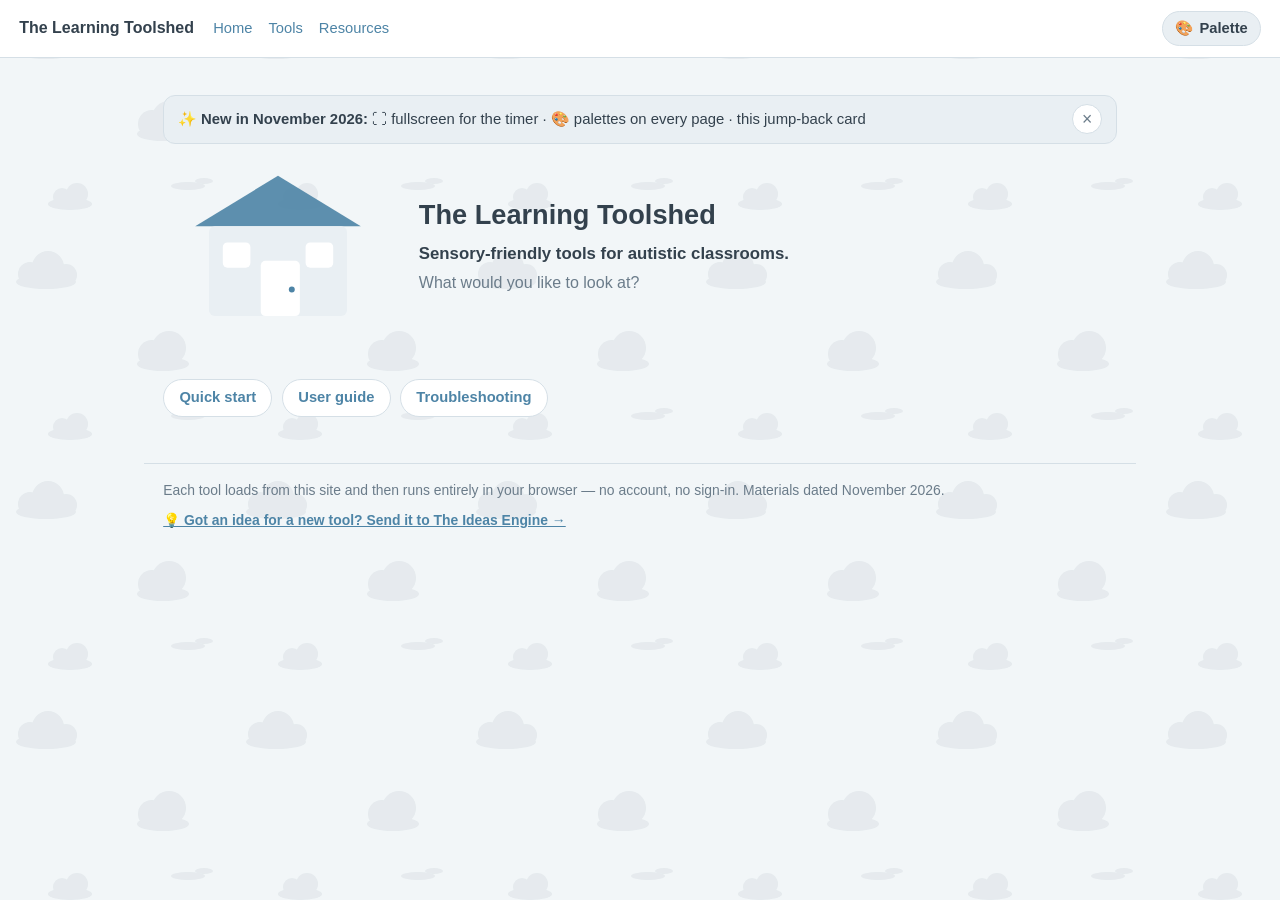
==== index.html @ 4fee7b95 "Door cards v2: nailed sign plates over faint seams, swing-open hover revealing palette-themed page p" ====
<!doctype html>
<html lang="en">
<head>
<meta charset="utf-8">
<meta name="viewport" content="width=device-width, initial-scale=1">
<title>The Learning Toolshed</title>
<link rel="stylesheet" href="site.css">
<script src="site.js"></script>
</head>
<body class="home">

<header class="site-head">
  <a class="brand" href="index.html">The Learning Toolshed</a>
  <nav class="site-nav" aria-label="Site pages">
    <a href="index.html">Home</a>
    <a href="tools.html">Tools</a>
    <a href="resources.html">Resources</a>
  </nav>
</header>

<main>

  <aside class="news-ribbon" id="newsRibbon" aria-label="What's new">
    <span class="news-text">✨ <strong>New in November 2026:</strong> ⛶ fullscreen for the timer ·
      🎨 palettes on every page · this jump-back card</span>
    <button type="button" class="news-dismiss" id="newsDismiss"
            aria-label="Dismiss this message" title="Hide this message">&times;</button>
  </aside>

  <section class="hero">
    <div class="hero-art" id="heroArt" aria-hidden="true">
      <svg class="shed-svg" viewBox="0 0 200 150" role="img" aria-label="A small toolshed">
        <!-- ground -->
        <line x1="12" y1="140" x2="188" y2="140" stroke="var(--border-strong)"
              stroke-width="3" stroke-linecap="round"/>
        <!-- roof -->
        <path d="M28 62 L100 18 L172 62 Z" fill="var(--accent)" opacity=".9"/>
        <!-- body -->
        <rect x="40" y="62" width="120" height="78" rx="5"
              fill="var(--surface-2)" stroke="var(--border-strong)" stroke-width="2.5"/>
        <!-- door -->
        <rect x="85" y="92" width="34" height="48" rx="4"
              fill="var(--surface)" stroke="var(--border-strong)" stroke-width="2"/>
        <circle cx="112" cy="117" r="2.6" fill="var(--accent)"/>
        <!-- windows -->
        <rect x="52" y="76" width="24" height="22" rx="4"
              fill="var(--surface)" stroke="var(--border-strong)" stroke-width="2"/>
        <line x1="64" y1="76" x2="64" y2="98" stroke="var(--border-strong)" stroke-width="1.6"/>
        <line x1="52" y1="87" x2="76" y2="87" stroke="var(--border-strong)" stroke-width="1.6"/>
        <rect x="124" y="76" width="24" height="22" rx="4"
              fill="var(--surface)" stroke="var(--border-strong)" stroke-width="2"/>
        <line x1="136" y1="76" x2="136" y2="98" stroke="var(--border-strong)" stroke-width="1.6"/>
        <line x1="124" y1="87" x2="148" y2="87" stroke="var(--border-strong)" stroke-width="1.6"/>
        <!-- a little path -->
        <path d="M96 140 Q96 132 88 128" fill="none" stroke="var(--border-strong)"
              stroke-width="2.5" stroke-linecap="round" opacity=".6"/>
        <!-- the cat (easter egg: click the title 5 times) -->
        <g class="shed-cat" opacity="0">
          <path d="M168 140 Q167 126 175 126 Q183 126 182 140 Z" fill="var(--text)"/>
          <circle cx="175" cy="121" r="6" fill="var(--text)"/>
          <path d="M170 117 L171 111 L174.5 115.5 Z" fill="var(--text)"/>
          <path d="M176.5 115.5 L180 111 L181 117.5 Z" fill="var(--text)"/>
          <path d="M182 140 Q189 140 188 133 Q187.5 129 184 130"
                fill="none" stroke="var(--text)" stroke-width="3" stroke-linecap="round"/>
        </g>
      </svg>
    </div>
    <div class="hero-text">
      <h1 id="homeTitle">The Learning Toolshed</h1>
      <p class="hero-tagline">Sensory-friendly tools for autistic classrooms.</p>
      <p class="hero-ask">What would you like to look at?</p>
    </div>
  </section>

  <div class="choose">
    <a class="card door primary" href="tools.html">
      <span class="door-recess" aria-hidden="true">
        <span class="door-preview">
          <!-- mini preview of the tools page, painted in the current palette -->
          <svg viewBox="0 0 200 140" preserveAspectRatio="xMidYMid slice">
            <rect width="200" height="140" style="fill:var(--bg)"/>
            <rect width="200" height="21" style="fill:var(--surface)"/>
            <rect y="20" width="200" height="1.5" style="fill:var(--border)"/>
            <rect x="8" y="7" width="56" height="7" rx="3.5" style="fill:var(--accent)"/>
            <rect x="138" y="7.5" width="54" height="6" rx="3" style="fill:var(--dim)" opacity=".5"/>
            <rect x="12" y="34" width="78" height="11" rx="4" style="fill:var(--text)" opacity=".85"/>
            <rect x="12" y="52" width="130" height="6" rx="3" style="fill:var(--dim)" opacity=".6"/>
            <rect x="12" y="68" width="84" height="58" rx="7" style="fill:var(--surface)"/>
            <rect x="13" y="69" width="82" height="56" rx="6" fill="none"
                  style="stroke:var(--accent)" stroke-width="1.6"/>
            <rect x="22" y="78" width="40" height="8" rx="4" style="fill:var(--accent)"/>
            <rect x="22" y="94" width="62" height="5" rx="2.5" style="fill:var(--dim)" opacity=".55"/>
            <rect x="22" y="104" width="50" height="5" rx="2.5" style="fill:var(--dim)" opacity=".55"/>
            <rect x="104" y="68" width="84" height="58" rx="7"
                  style="fill:var(--surface);stroke:var(--border)" stroke-width="1.2"/>
            <rect x="114" y="78" width="46" height="8" rx="4" style="fill:var(--accent)" opacity=".75"/>
            <rect x="114" y="94" width="62" height="5" rx="2.5" style="fill:var(--dim)" opacity=".55"/>
            <rect x="114" y="104" width="44" height="5" rx="2.5" style="fill:var(--dim)" opacity=".55"/>
          </svg>
        </span>
      </span>
      <div class="door-face">
        <div class="door-sign">
          <span class="nail nail-tl" aria-hidden="true"></span>
          <span class="nail nail-tr" aria-hidden="true"></span>
          <span class="nail nail-bl" aria-hidden="true"></span>
          <span class="nail nail-br" aria-hidden="true"></span>
          <span class="door-icon" aria-hidden="true">
            <svg viewBox="0 0 48 48" width="46" height="46">
              <path d="M6 21h36a2 2 0 0 1 2 2v15a2 2 0 0 1-2 2H6a2 2 0 0 1-2-2V23a2 2 0 0 1 2-2z"
                    fill="var(--accent)" opacity=".9"/>
              <rect x="4" y="27" width="40" height="5" fill="var(--surface)" opacity=".95"/>
              <path d="M17 21v-4a7 7 0 0 1 14 0v4" fill="none" stroke="var(--accent)"
                    stroke-width="3.5" stroke-linecap="round"/>
              <rect x="21" y="25" width="6" height="9" rx="1.5" fill="var(--surface)"/>
            </svg>
          </span>
          <h3>Tools</h3>
          <p>Open the timer, or find other tools — and send ideas for new ones.</p>
          <span class="go">Browse tools →</span>
        </div>
      </div>
    </a>
    <a class="card door" href="resources.html">
      <span class="door-recess" aria-hidden="true">
        <span class="door-preview">
          <!-- mini preview of the resources page, painted in the current palette -->
          <svg viewBox="0 0 200 140" preserveAspectRatio="xMidYMid slice">
            <rect width="200" height="140" style="fill:var(--bg)"/>
            <rect width="200" height="21" style="fill:var(--surface)"/>
            <rect y="20" width="200" height="1.5" style="fill:var(--border)"/>
            <rect x="8" y="7" width="56" height="7" rx="3.5" style="fill:var(--accent)"/>
            <rect x="138" y="7.5" width="54" height="6" rx="3" style="fill:var(--dim)" opacity=".5"/>
            <rect x="12" y="32" width="92" height="11" rx="4" style="fill:var(--text)" opacity=".85"/>
            <!-- the picker bar -->
            <rect x="12" y="52" width="176" height="22" rx="6"
                  style="fill:var(--surface);stroke:var(--border)" stroke-width="1.2"/>
            <rect x="22" y="59" width="54" height="8" rx="4" style="fill:var(--dim)" opacity=".55"/>
            <path d="M170 60l6 7 6-7" fill="none" style="stroke:var(--dim)"
                  stroke-width="2" stroke-linecap="round" opacity=".7"/>
            <!-- a grid of resource cards -->
            <rect x="12" y="82" width="84" height="44" rx="6"
                  style="fill:var(--surface);stroke:var(--border)" stroke-width="1.2"/>
            <rect x="104" y="82" width="84" height="44" rx="6"
                  style="fill:var(--surface);stroke:var(--border)" stroke-width="1.2"/>
            <rect x="21" y="90" width="34" height="7" rx="3.5" style="fill:var(--accent)" opacity=".85"/>
            <rect x="21" y="103" width="64" height="4.5" rx="2.25" style="fill:var(--dim)" opacity=".5"/>
            <rect x="21" y="112" width="52" height="4.5" rx="2.25" style="fill:var(--dim)" opacity=".5"/>
            <rect x="113" y="90" width="40" height="7" rx="3.5" style="fill:var(--accent)" opacity=".85"/>
            <rect x="113" y="103" width="64" height="4.5" rx="2.25" style="fill:var(--dim)" opacity=".5"/>
            <rect x="113" y="112" width="46" height="4.5" rx="2.25" style="fill:var(--dim)" opacity=".5"/>
          </svg>
        </span>
      </span>
      <div class="door-face">
        <div class="door-sign">
          <span class="nail nail-tl" aria-hidden="true"></span>
          <span class="nail nail-tr" aria-hidden="true"></span>
          <span class="nail nail-bl" aria-hidden="true"></span>
          <span class="nail nail-br" aria-hidden="true"></span>
          <span class="door-icon" aria-hidden="true">
            <svg viewBox="0 0 48 48" width="46" height="46">
              <path d="M24 14Q16 9 6 11v24q10-2 18 3 8-5 18-3V11q-10-2-18 3z"
                    fill="var(--accent)" opacity=".85"/>
              <path d="M24 14v24" stroke="var(--surface)" stroke-width="2.5"/>
            </svg>
          </span>
          <h3>Resources</h3>
          <p>Pick a tool, then open its staff guides — quick start, user guide, settings, troubleshooting, scenarios, glossary.</p>
          <span class="go">Browse resources →</span>
        </div>
      </div>
    </a>
    <a class="card jump-card" id="jumpCard" href="#" hidden>
      <span class="jump-icon" aria-hidden="true">⏱</span>
      <span class="jump-label">Pick up where you left off</span>
      <span class="jump-name" id="jumpName"></span>
      <span class="go">Continue →</span>
    </a>
  </div>

  <nav class="quick-links" aria-label="Most-used guides">
    <a href="quick-start.html">Quick start</a>
    <a href="user-guide.html">User guide</a>
    <a href="troubleshooting.html">Troubleshooting</a>
  </nav>

</main>

<footer class="site-foot">
  Each tool loads from this site and then runs entirely in your browser — no account, no sign-in.
  Materials dated November 2026.
  <a class="idea-nudge" href="https://forms.gle/bjPLDgdWpkLaNFEz5" target="_blank" rel="noopener">
    💡 Got an idea for a new tool? Send it to The Ideas Engine →</a>
</footer>

</body>
</html>
---- site.css ----
/* ============================================================
   Work Cycle Timer — site chrome for the home page and the
   staff resource pages (quick start, guide, reference, FAQ,
   scenarios, glossary). Gentle, plain, print-friendly.
   ============================================================ */

:root {
  --bg: #f2f6f8;
  --surface: #ffffff;
  --surface-2: #e9eff3;
  --text: #33414d;
  --dim: #6b7c8a;
  --border: #d5dfe6;
  --accent: #4d84a6;
  --why-bg: #e9f1f6;
  --why-border: #cfe0ec;
  --hold-bg: #fdf3dd;
  --hold-text: #7a5c1e;
  --hold-border: #eeddb3;
}

* { box-sizing: border-box; }

html { font-size: 16px; }

body {
  margin: 0;
  font-family: -apple-system, "Segoe UI", Roboto, Helvetica, Arial, sans-serif;
  background: var(--bg);
  color: var(--text);
  line-height: 1.55;
  transition: background-color .35s ease, color .35s ease;   /* gentle palette switch */
}

a { color: var(--accent); }

/* ---------- Header / nav ---------- */

.site-head {
  background: var(--surface);
  border-bottom: 1px solid var(--border);
  padding: .7rem 1.2rem;
  display: flex;
  flex-wrap: wrap;
  gap: .4rem 1.2rem;
  align-items: center;
}

.brand {
  font-weight: 800;
  text-decoration: none;
  color: var(--text);
}

.site-nav {
  display: flex;
  flex-wrap: wrap;
  gap: .25rem 1rem;
  font-size: .92rem;
}

.site-nav a {
  text-decoration: none;
  color: var(--accent);
}

.site-nav a:hover,
.site-nav a:focus-visible { text-decoration: underline; }

.subbar {
  background: var(--surface-2);
  border-bottom: 1px solid var(--border);
  padding: .35rem 1.2rem;
}

.subbar .site-nav { font-size: .85rem; }

/* ---------- Page ---------- */

main {
  max-width: 62rem;
  margin: 0 auto;
  padding: 1.4rem 1.2rem 2.5rem;
}

h1 {
  font-size: 1.7rem;
  margin: .4rem 0 .3rem;
}

h2 {
  font-size: 1.22rem;
  margin: 1.9rem 0 .55rem;
  border-bottom: 2px solid var(--border);
  padding-bottom: .25rem;
}

h3 {
  font-size: 1.03rem;
  margin: 1.25rem 0 .35rem;
}

p { margin: .45rem 0; }

.meta {
  color: var(--dim);
  font-size: .9rem;
  margin: 0 0 1rem;
}

ul, ol { padding-left: 1.3rem; }
li { margin: .32rem 0; }

/* Exact on-screen wording, marked inline */
.lbl {
  font-weight: 700;
  font-size: .92em;
  background: var(--surface-2);
  border: 1px solid var(--border);
  border-radius: 6px;
  padding: .05rem .42rem;
  white-space: nowrap;
}

/* ---------- Cards (home page) ---------- */

.cards {
  display: grid;
  grid-template-columns: repeat(auto-fill, minmax(16rem, 1fr));
  gap: .9rem;
  margin: 1rem 0;
}

.card {
  display: block;
  background: var(--surface);
  border: 1px solid var(--border);
  border-radius: 12px;
  padding: 1rem 1.1rem;
  text-decoration: none;
  color: var(--text);
}

.card:hover { border-color: var(--accent); }

.card.primary {
  border: 2px solid var(--accent);
  background: linear-gradient(160deg, var(--surface-2), var(--surface));
}

.card h3 {
  margin: 0 0 .3rem;
  color: var(--accent);
  font-size: 1.05rem;
}

.card p {
  margin: 0;
  font-size: .93rem;
  color: var(--dim);
}

.card .go {
  display: inline-block;
  margin-top: .6rem;
  font-weight: 700;
  color: var(--accent);
  font-size: .93rem;
}

/* ---------- Chooser cards (home) ---------- */

.choose {
  display: grid;
  grid-template-columns: repeat(auto-fit, minmax(17rem, 1fr));
  gap: 1.1rem;
  margin: 1.6rem 0;
}

.choose .card {
  padding: 1.6rem 1.5rem;
}

.choose .card h3 {
  font-size: 1.45rem;
  margin: 0 0 .45rem;
}

.choose .card p {
  font-size: 1rem;
  color: var(--text);
}

.choose .card .go {
  font-size: 1.05rem;
  margin-top: 1rem;
}

/* ---------- Tool picker (resources page) ---------- */

.tool-picker {
  background: var(--surface);
  border: 1px solid var(--border);
  border-radius: 12px;
  box-shadow: 0 1px 3px rgba(40, 60, 80, .07);
  padding: .95rem 1.15rem;
  margin: 1.2rem 0;
  display: flex;
  flex-wrap: wrap;
  gap: .6rem .9rem;
  align-items: center;
  font-weight: 700;
  font-size: 1.05rem;
}

.tool-picker label {
  color: var(--text);
}

.tool-picker select {
  font-size: 1.1rem;
  font-weight: 600;
  padding: .6rem 2.4rem .6rem 1rem;
  border: 1px solid var(--border);
  border-radius: 12px;
  background-color: var(--surface-2);
  background-image: url("data:image/svg+xml,%3Csvg xmlns='http://www.w3.org/2000/svg' viewBox='0 0 12 8'%3E%3Cpath d='M1 1.5 6 6.5 11 1.5' fill='none' stroke='%236b7c8a' stroke-width='2' stroke-linecap='round' stroke-linejoin='round'/%3E%3C/svg%3E");
  background-repeat: no-repeat;
  background-position: right .9rem center;
  background-size: .75em;
  color: var(--text);
  appearance: none;
  -webkit-appearance: none;
  cursor: pointer;
  box-shadow: 0 1px 2px rgba(40, 60, 80, .06);
  transition: border-color .15s ease, box-shadow .15s ease;
}

.tool-picker select:hover {
  border-color: var(--accent);
}

.tool-picker select:focus-visible {
  outline: 2px solid var(--accent);
  outline-offset: 1px;
  border-color: var(--accent);
}

.tool-group[hidden] { display: none; }

/* ---------- Callouts ---------- */

.hold,
.why {
  border-radius: 10px;
  padding: .6rem .85rem;
  margin: .9rem 0;
  font-size: .95rem;
}

.hold {
  background: var(--hold-bg);
  border: 1px solid var(--hold-border);
  color: var(--hold-text);
}

.why {
  background: var(--why-bg);
  border: 1px solid var(--why-border);
}

.hold strong { color: var(--hold-text); }

/* ---------- Numbered steps ---------- */

ol.steps { padding-left: 1.35rem; }
ol.steps > li { margin: .5rem 0; }
ol.steps > li::marker { font-weight: 800; color: var(--accent); }

/* ---------- Tables ---------- */

table {
  border-collapse: collapse;
  width: 100%;
  background: var(--surface);
  border: 1px solid var(--border);
  font-size: .94rem;
  margin: .6rem 0 1.2rem;
}

th, td {
  border: 1px solid var(--border);
  padding: .5rem .65rem;
  text-align: left;
  vertical-align: top;
}

th { background: var(--surface-2); }

/* ---------- FAQ blocks ---------- */

.qa {
  background: var(--surface);
  border: 1px solid var(--border);
  border-radius: 10px;
  padding: .8rem 1rem;
  margin: .8rem 0;
}

.qa h3 {
  margin: 0 0 .35rem;
  color: var(--accent);
}

.qa p:last-child { margin-bottom: 0; }

/* ---------- Glossary ---------- */

dl { margin: .5rem 0; }
dt { font-weight: 700; margin-top: .8rem; color: var(--accent); }
dd { margin: .15rem 0 0; }

/* ---------- Footer ---------- */

.site-foot {
  max-width: 62rem;
  margin: 0 auto;
  padding: 1rem 1.2rem 2rem;
  color: var(--dim);
  font-size: .87rem;
  border-top: 1px solid var(--border);
}

/* ---------- Shared color palettes (every page + the timer) ----------
   The same 11 palettes as the Work Cycle Timer's Settings → Display.
   site.js sets html[data-theme] before first paint and injects the
   header picker; these values mirror the app's styles.css exactly so
   moving between the site and the timer never jars.
   Site var <- app var:  --dim <- --text-dim   --why-* <- surface-2/border
                         --hold-* <- --warn-*                         */

html[data-theme="calm"] {
  --bg: #f2f6f8;
  --surface: #ffffff;
  --surface-2: #e9eff3;
  --text: #33414d;
  --dim: #6b7c8a;
  --border: #d5dfe6;
  --accent: #4d84a6;
  --why-bg: #e9eff3;
  --why-border: #d5dfe6;
  --hold-bg: #fdf3dd;
  --hold-text: #7a5c1e;
  --hold-border: #eeddb3;
}

html[data-theme="lavender"] {
  --bg: #f5f3fb;
  --surface: #ffffff;
  --surface-2: #ece8f7;
  --text: #3d3a52;
  --dim: #75708f;
  --border: #ddd7ef;
  --accent: #7a6fc0;
  --why-bg: #ece8f7;
  --why-border: #ddd7ef;
  --hold-bg: #fdf3dd;
  --hold-text: #7a5c1e;
  --hold-border: #eeddb3;
}

html[data-theme="mint"] {
  --bg: #eef8f3;
  --surface: #ffffff;
  --surface-2: #e0f0e8;
  --text: #2f4640;
  --dim: #648076;
  --border: #cfe6dc;
  --accent: #35837e;
  --why-bg: #e0f0e8;
  --why-border: #cfe6dc;
  --hold-bg: #fdf3dd;
  --hold-text: #7a5c1e;
  --hold-border: #eeddb3;
}

html[data-theme="peach"] {
  --bg: #fdf6ef;
  --surface: #fffdfb;
  --surface-2: #f9ece0;
  --text: #4d3f34;
  --dim: #8a7566;
  --border: #f0e0d0;
  --accent: #c26a3c;
  --why-bg: #f9ece0;
  --why-border: #f0e0d0;
  --hold-bg: #fdf3dd;
  --hold-text: #7a5c1e;
  --hold-border: #eeddb3;
}

html[data-theme="rose"] {
  --bg: #fdf4f6;
  --surface: #ffffff;
  --surface-2: #f9e7ec;
  --text: #4f3540;
  --dim: #8c6b78;
  --border: #f2dae1;
  --accent: #c25f7e;
  --why-bg: #f9e7ec;
  --why-border: #f2dae1;
  --hold-bg: #fdf3dd;
  --hold-text: #7a5c1e;
  --hold-border: #eeddb3;
}

html[data-theme="ocean"] {
  --bg: #eef8fa;
  --surface: #ffffff;
  --surface-2: #dff0f4;
  --text: #2c4750;
  --dim: #5f7f89;
  --border: #cfe6eb;
  --accent: #2f87a3;
  --why-bg: #dff0f4;
  --why-border: #cfe6eb;
  --hold-bg: #fdf3dd;
  --hold-text: #7a5c1e;
  --hold-border: #eeddb3;
}

html[data-theme="low"] {
  --bg: #eef1f3;
  --surface: #f6f8f9;
  --surface-2: #eaedef;
  --text: #5b6570;
  --dim: #838d97;
  --border: #e2e6e9;
  --accent: #94b4c3;
  --why-bg: #eaedef;
  --why-border: #e2e6e9;
  --hold-bg: #f4efe3;
  --hold-text: #8a8172;
  --hold-border: #e8e0cf;
}

html[data-theme="high"] {
  --bg: #000000;
  --surface: #0b0d10;
  --surface-2: #16191e;
  --text: #ffffff;
  --dim: #d0d6dc;
  --border: #ffffff;
  --accent: #56e0ff;
  --why-bg: #16191e;
  --why-border: #ffffff;
  --hold-bg: #2a2105;
  --hold-text: #ffe066;
  --hold-border: #ffe066;
}

html[data-theme="dark"] {
  --bg: #151a20;
  --surface: #1e242b;
  --surface-2: #252c34;
  --text: #e7edf2;
  --dim: #9aa7b3;
  --border: #323b45;
  --accent: #6fa9c7;
  --why-bg: #252c34;
  --why-border: #323b45;
  --hold-bg: #3a3320;
  --hold-text: #f0dca6;
  --hold-border: #5c5030;
}

html[data-theme="midnight"] {
  --bg: #0a0f1e;
  --surface: #121a30;
  --surface-2: #1a2440;
  --text: #e3e9f7;
  --dim: #9aa6c4;
  --border: #2c3a5e;
  --accent: #6fa8ff;
  --why-bg: #1a2440;
  --why-border: #2c3a5e;
  --hold-bg: #1c2745;
  --hold-text: #a9c6f5;
  --hold-border: #3d5585;
}

html[data-theme="warm"] {
  --bg: #211a14;
  --surface: #2b221a;
  --surface-2: #352a20;
  --text: #f0e6da;
  --dim: #b3a291;
  --border: #4a3c2e;
  --accent: #d9a05f;
  --why-bg: #352a20;
  --why-border: #4a3c2e;
  --hold-bg: #3a3020;
  --hold-text: #f0dca6;
  --hold-border: #5c4c2e;
}

/* ---------- Header palette picker (site.js injects this) ---------- */

.theme-wrap {
  position: relative;
  margin-left: auto;
}

.theme-btn {
  display: inline-flex;
  align-items: center;
  gap: .4rem;
  font: inherit;
  font-size: .92rem;
  font-weight: 600;
  color: var(--text);
  background: var(--surface-2);
  border: 1px solid var(--border);
  border-radius: 999px;
  padding: .3rem .75rem;
  cursor: pointer;
}

.theme-btn:hover { border-color: var(--accent); }

.theme-btn:focus-visible {
  outline: 2px solid var(--accent);
  outline-offset: 1px;
}

.theme-panel {
  position: absolute;
  right: 0;
  top: calc(100% + .45rem);
  z-index: 30;
  width: min(21.5rem, calc(100vw - 2rem));
  background: var(--surface);
  border: 1px solid var(--border);
  border-radius: 12px;
  box-shadow: 0 6px 24px rgba(0, 0, 0, .15);
  padding: .5rem;
}

.theme-panel[hidden] { display: none; }

.theme-opt {
  display: flex;
  align-items: center;
  justify-content: space-between;
  gap: .7rem;
  width: 100%;
  font: inherit;
  font-size: .95rem;
  text-align: left;
  color: var(--text);
  background: none;
  border: 1px solid transparent;
  border-radius: 9px;
  padding: .45rem .6rem;
  cursor: pointer;
}

.theme-opt:hover { background: var(--surface-2); }

.theme-opt.active {
  border-color: var(--accent);
  background: var(--surface-2);
}

.theme-opt:focus-visible {
  outline: 2px solid var(--accent);
  outline-offset: -2px;
}

.theme-name { flex: 1; }

.theme-chips {
  display: inline-flex;
  gap: 3px;
  flex: none;
}

.theme-chip {
  width: 14px;
  height: 14px;
  border-radius: 50%;
  border: 1px solid var(--border);
}

/* "Background patterns" switch — sits at the bottom of the panel,
   under a hairline, so it reads as a different kind of control. */

.motif-btn {
  display: flex;
  align-items: center;
  justify-content: space-between;
  gap: .7rem;
  width: 100%;
  font: inherit;
  font-size: .92rem;
  color: var(--text);
  background: none;
  border: none;
  border-top: 1px solid var(--border);
  border-radius: 0;
  margin-top: .4rem;
  padding: .65rem .6rem .35rem;
  cursor: pointer;
}

.motif-btn:hover { color: var(--accent); }

.motif-btn:focus-visible {
  outline: 2px solid var(--accent);
  outline-offset: -2px;
}

.motif-state {
  font-weight: 700;
  color: var(--accent);
}

/* ---------- Home: news ribbon ---------- */

.news-ribbon {
  display: flex;
  align-items: center;
  gap: .7rem;
  background: var(--surface-2);
  border: 1px solid var(--border);
  border-radius: 12px;
  padding: .55rem .85rem;
  margin: .9rem 0 .2rem;
  font-size: .93rem;
  color: var(--text);
}

.news-off .news-ribbon { display: none; }   /* hidden before first paint if dismissed */
.news-ribbon[hidden] { display: none; }

.news-text { flex: 1; }

.news-dismiss {
  flex: none;
  width: 30px;
  height: 30px;
  border-radius: 50%;
  border: 1px solid var(--border);
  background: var(--surface);
  color: var(--dim);
  font-size: 1.1rem;
  line-height: 1;
  cursor: pointer;
}

.news-dismiss:hover { border-color: var(--accent); color: var(--text); }

/* ---------- Home: hero (shed + title) ---------- */

.hero {
  display: grid;
  grid-template-columns: minmax(0, 1fr);
  gap: .3rem 1.6rem;
  align-items: center;
  margin: .7rem 0 .3rem;
}

@media (min-width: 760px) {
  .hero { grid-template-columns: minmax(170px, 230px) minmax(0, 1fr); }
}

.hero-art {
  display: flex;
  justify-content: center;
}

.hero-art .shed-svg {
  width: min(230px, 62vw);
  height: auto;
}

.hero-tagline {
  margin: 0 0 .25rem;
  font-size: 1.05rem;
  font-weight: 600;
  color: var(--text);
}

.hero-ask {
  margin: 0;
  color: var(--dim);
}

/* the cat arrives when someone clicks the title 5 times */
.shed-cat { transition: opacity .7s ease; }

.hero-art.cat-on .shed-cat { opacity: .92; }

/* ---------- Home: door cards ----------
   Three layers: a recess (the destination page's palette-themed mini
   preview), the door face (whisper-faint plank seams), and an opaque
   sign nailed over it carrying all the text — so the texture never
   sits behind words. Hover swings the face open on its left edge
   (the hinge) to reveal the preview behind it. */

.choose .card.door {
  position: relative;
  overflow: hidden;                 /* crops the swinging face */
  padding: 0;
  border: 2px solid var(--border-strong);
  border-radius: 14px 14px 8px 8px;
  background-color: var(--surface);
  perspective: 1400px;               /* gives the swing its 3-D feel */
  transition: border-color .18s ease, box-shadow .18s ease;
}

.choose .card.door.primary { border-color: var(--accent); }

/* — the recess: a peek at the page the door leads to — */

.door-recess {
  position: absolute;
  inset: 5px;
  border-radius: 8px;
  overflow: hidden;
  background: var(--bg);
  box-shadow: inset 0 3px 10px rgba(0, 0, 0, .28);   /* doorway depth */
}

.door-preview,
.door-preview svg {
  display: block;
  width: 100%;
  height: 100%;
}

/* — the door face: faint seams, hinges on the left — */

.door-face {
  position: absolute;
  inset: 0;
  transform-origin: left center;
  transform: rotateY(0deg);
  transition: transform .45s cubic-bezier(.34, .72, .3, 1);
  /* plank seams — kept under the sign and rendered at a mere 7% gray
     so they read as texture, never competing with the text */
  background-image: repeating-linear-gradient(
    90deg,
    transparent 0 46px,
    rgba(127, 127, 127, .07) 46px 47px,
    transparent 47px 48px
  );
}

.choose .card.door:hover .door-face,
.choose .card.door:focus-visible .door-face {
  transform: rotateY(-26deg);       /* swings open from the left edge */
}

/* — the sign: opaque plate, four nails in the corners — */

.door-sign {
  position: relative;
  height: 100%;
  box-sizing: border-box;
  margin: 9px;                      /* face of the door shows around it */
  padding: 1.15rem 1.3rem;
  display: flex;
  flex-direction: column;
  align-items: flex-start;
  background: var(--surface);
  border: 1px solid var(--border);
  border-radius: 9px;
  box-shadow: 0 2px 7px rgba(0, 0, 0, .16);
}

.nail {
  position: absolute;
  width: 9px;
  height: 9px;
  border-radius: 50%;
  background: radial-gradient(circle at 34% 30%, var(--border-strong), var(--dim));
  box-shadow: 0 1px 1px rgba(0, 0, 0, .3);
}

.nail-tl { top: 7px; left: 7px; }
.nail-tr { top: 7px; right: 7px; }
.nail-bl { bottom: 7px; left: 7px; }
.nail-br { bottom: 7px; right: 7px; }

.door-icon {
  display: block;
  margin-bottom: .55rem;
}

.door-icon svg { display: block; }

.door-sign h3 { margin-bottom: .35rem; }

.door-sign p { flex: 1; }

.choose .card.door .go {
  display: inline-block;
  transition: transform .18s ease;
}

.choose .card.door:hover .go,
.choose .card.door:focus-visible .go { transform: translateX(5px); }

@media (prefers-reduced-motion: reduce) {
  /* no swing — the door snaps open instead, so the preview behind it
     is still revealed; only the animation is skipped */
  .door-face,
  .choose .card.door .go,
  .shed-cat { transition: none; }
}

/* ---------- Home: jump-back card ---------- */

.choose .card.jump-card { border-style: dashed; }

.jump-card[hidden] { display: none; }   /* beats .card's display: block */

.jump-icon {
  display: block;
  font-size: 1.5rem;
  margin-bottom: .3rem;
}

.jump-label {
  display: block;
  font-size: .85rem;
  color: var(--dim);
}

.jump-name {
  display: block;
  font-weight: 800;
  font-size: 1.08rem;
  color: var(--accent);
  margin: .1rem 0 .45rem;
}

/* ---------- Home: quick links ---------- */

.quick-links {
  display: flex;
  flex-wrap: wrap;
  gap: .6rem;
  margin: 1.1rem 0 .4rem;
}

.quick-links a {
  text-decoration: none;
  font-size: .92rem;
  font-weight: 600;
  color: var(--accent);
  background: var(--surface);
  border: 1px solid var(--border);
  border-radius: 999px;
  padding: .4rem .95rem;
  transition: border-color .15s ease, background-color .15s ease;
}

.quick-links a:hover {
  border-color: var(--accent);
  background: var(--surface-2);
}

/* ---------- Home: ideas nudge (footer) ---------- */

.idea-nudge {
  display: inline-block;
  margin-top: .5rem;
  font-weight: 600;
  color: var(--accent);
}

/* ---------- Home background patterns (toggleable) ----------
   Whisper-quiet per-palette motifs, home page only — the docs pages
   stay plain. One grayscale tile per motif family, shared across the
   palettes it suits. Toggle: 🎨 Palette panel → "Background patterns".
   Deliberately plain: low contrast and high contrast get no pattern. */

body.home::before {
  content: '';
  position: fixed;
  inset: 0;
  z-index: -1;
  pointer-events: none;
  background-repeat: repeat;
  background-size: 230px 230px;
}

html.motifs-off body.home::before { display: none; }

/* clouds — calm, peach. Each cloud = a flat-ish base ellipse plus
   bumps of differing sizes; the group's opacity (not fill-opacity)
   flattens the overlaps first, so there are no seam lines where the
   circles meet. Four different silhouettes so the tile doesn't read
   as one shape repeated. */
html[data-theme="calm"] body.home::before,
html[data-theme="peach"] body.home::before {
  background-image: url("data:image/svg+xml,<svg xmlns='http://www.w3.org/2000/svg' width='230' height='230' viewBox='0 0 230 230'><g fill='rgb(70,90,110)' opacity='0.075'><ellipse cx='46' cy='52' rx='30' ry='7'/><circle cx='30' cy='44' r='12'/><circle cx='48' cy='37' r='16'/><circle cx='66' cy='45' r='11'/><ellipse cx='163' cy='134' rx='26' ry='7'/><circle cx='152' cy='124' r='14'/><circle cx='169' cy='118' r='17'/><ellipse cx='70' cy='204' rx='22' ry='6'/><circle cx='62' cy='197' r='9'/><circle cx='77' cy='194' r='11'/><ellipse cx='188' cy='186' rx='17' ry='4'/><ellipse cx='204' cy='181' rx='9' ry='3'/></g></svg>");
}

/* waves — ocean, mint */
html[data-theme="ocean"] body.home::before,
html[data-theme="mint"] body.home::before {
  background-image: url("data:image/svg+xml,<svg xmlns='http://www.w3.org/2000/svg' width='230' height='230' viewBox='0 0 230 230'><g fill='none' stroke='rgba(50,100,120,0.09)' stroke-width='3' stroke-linecap='round'><path d='M0 55q19-11 38 0t38 0t38 0t38 0t38 0t38 0'/><path d='M0 130q19-11 38 0t38 0t38 0t38 0t38 0t38 0'/><path d='M0 205q19-11 38 0t38 0t38 0t38 0t38 0t38 0'/></g></svg>");
}

/* stars — midnight, dark, warm */
html[data-theme="midnight"] body.home::before,
html[data-theme="dark"] body.home::before,
html[data-theme="warm"] body.home::before {
  background-image: url("data:image/svg+xml,<svg xmlns='http://www.w3.org/2000/svg' width='230' height='230' viewBox='0 0 230 230'><g fill='rgba(255,255,255,0.5)'><circle cx='30' cy='40' r='1.7'/><circle cx='120' cy='25' r='1.2'/><circle cx='192' cy='78' r='1.9'/><circle cx='70' cy='140' r='1.3'/><circle cx='150' cy='182' r='1.6'/><circle cx='25' cy='202' r='1.2'/><circle cx='105' cy='105' r='1'/><circle cx='210' cy='155' r='1.3'/></g></svg>");
}

/* sparkles — lavender, rose */
html[data-theme="lavender"] body.home::before,
html[data-theme="rose"] body.home::before {
  background-image: url("data:image/svg+xml,<svg xmlns='http://www.w3.org/2000/svg' width='230' height='230' viewBox='0 0 230 230'><g fill='rgba(110,90,150,0.09)'><path d='M40 30l3 8 8 3-8 3-3 8-3-8-8-3 8-3z'/><path d='M160 110l2.5 7 7 2.5-7 2.5-2.5 7-2.5-7-7-2.5 7-2.5z'/><path d='M80 175l2 6 6 2-6 2-2 6-2-6-6-2 6-2z'/><path d='M196 55l2 6 6 2-6 2-2 6-2-6-6-2 6-2z'/></g></svg>");
}

/* ---------- Print (staff like paper) ---------- */

@media print {
  .site-head, .site-foot { display: none; }
  body { background: #fff; font-size: 11pt; }
  main { max-width: none; padding: 0; }
  a { color: #000; text-decoration: none; }
  a[href^="http"]::after {
    content: " (" attr(href) ")";
    font-size: .8em;
    color: #444;
    word-break: break-all;
  }
  .card, table, .qa, .hold, .why, .steps li { break-inside: avoid; }
  h2, h3 { break-after: avoid; }
  .card.primary { background: #fff; }
  table { font-size: 10pt; }
  .lbl { border-color: #999; background: #fff; }
}
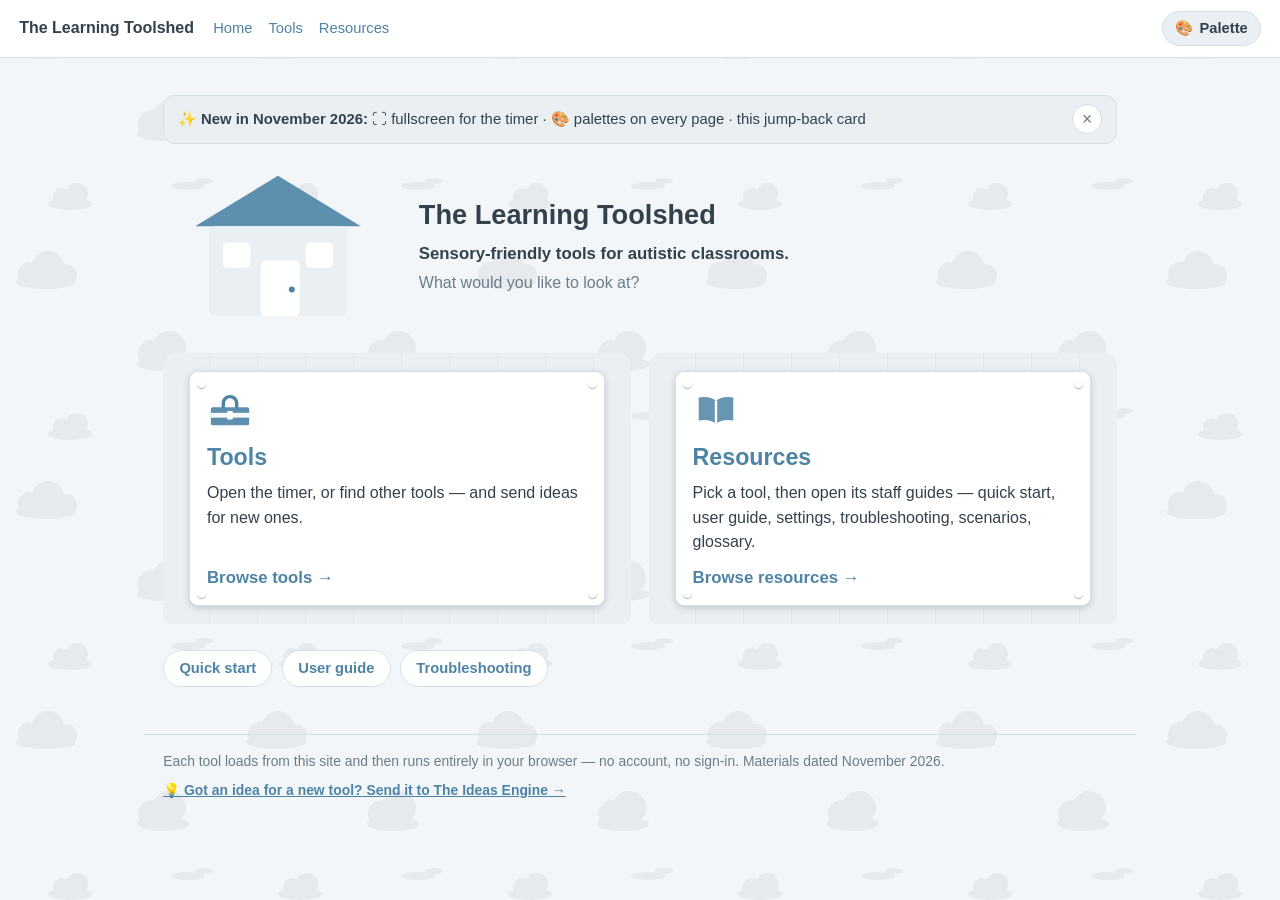
==== commit 34539f55: "Ideas Engine: themed ideas.html form + Apps Script backend (Code.gs, SETUP.md); links move off Googl" ====
--- a/index.html
+++ b/index.html
@@ -190,7 +190,7 @@
 <footer class="site-foot">
   Each tool loads from this site and then runs entirely in your browser — no account, no sign-in.
   Materials dated November 2026.
-  <a class="idea-nudge" href="https://forms.gle/bjPLDgdWpkLaNFEz5" target="_blank" rel="noopener">
+  <a class="idea-nudge" href="ideas.html">
     💡 Got an idea for a new tool? Send it to The Ideas Engine →</a>
 </footer>
 
--- a/site.css
+++ b/site.css
@@ -710,11 +710,13 @@
 
 .choose .card.door {
   position: relative;
+  display: flex;                    /* the face is in flow — it gives the card height */
   overflow: hidden;                 /* crops the swinging face */
   padding: 0;
+  min-height: 190px;                /* the door has body even with short text */
   border: 2px solid var(--border-strong);
   border-radius: 14px 14px 8px 8px;
-  background-color: var(--surface);
+  background-color: var(--surface-2);   /* the door itself, visible around the sign */
   perspective: 1400px;               /* gives the swing its 3-D feel */
   transition: border-color .18s ease, box-shadow .18s ease;
 }
@@ -742,13 +744,17 @@
 /* — the door face: faint seams, hinges on the left — */
 
 .door-face {
-  position: absolute;
-  inset: 0;
-  transform-origin: left center;
+  position: relative;               /* in flow — this is what gives the card its height */
+  z-index: 1;                       /* over the recess: hides the preview until open */
+  flex: 1;
+  min-height: 190px;
+  display: flex;
+  transform-origin: right center;   /* the hinge is on the right */
   transform: rotateY(0deg);
   transition: transform .45s cubic-bezier(.34, .72, .3, 1);
-  /* plank seams — kept under the sign and rendered at a mere 7% gray
-     so they read as texture, never competing with the text */
+  background-color: var(--surface-2);   /* the door, around the sign */
+  /* whisper-faint plank seams — they only show in the frame around the
+     sign now, so they never compete with the text */
   background-image: repeating-linear-gradient(
     90deg,
     transparent 0 46px,
@@ -759,17 +765,18 @@
 
 .choose .card.door:hover .door-face,
 .choose .card.door:focus-visible .door-face {
-  transform: rotateY(-26deg);       /* swings open from the left edge */
+  transform: rotateY(-34deg);       /* swings away from you on its right hinge —
+                                       the preview strip appears on the left */
 }
 
 /* — the sign: opaque plate, four nails in the corners — */
 
 .door-sign {
   position: relative;
-  height: 100%;
+  flex: 1;                          /* fills the face minus its margins */
   box-sizing: border-box;
-  margin: 9px;                      /* face of the door shows around it */
-  padding: 1.15rem 1.3rem;
+  margin: 18px 26px;                /* the door shows all around the sign */
+  padding: .9rem 1.05rem;           /* tightened — the sign hugs its text */
   display: flex;
   flex-direction: column;
   align-items: flex-start;
@@ -795,17 +802,18 @@
 
 .door-icon {
   display: block;
-  margin-bottom: .55rem;
+  margin-bottom: .45rem;
 }
 
 .door-icon svg { display: block; }
 
-.door-sign h3 { margin-bottom: .35rem; }
+.choose .card.door .door-sign h3 { margin: 0 0 .3rem; }
 
 .door-sign p { flex: 1; }
 
 .choose .card.door .go {
   display: inline-block;
+  margin-top: .6rem;                /* was 1rem — the sign is tighter now */
   transition: transform .18s ease;
 }
 
@@ -879,6 +887,136 @@
   margin-top: .5rem;
   font-weight: 600;
   color: var(--accent);
+}
+
+/* ---------- Ideas Engine (ideas.html) ---------- */
+
+.idea-card {
+  max-width: 42rem;
+  padding: 1.4rem 1.5rem;
+}
+
+.idea-form {
+  display: flex;
+  flex-direction: column;
+  gap: .95rem;
+  margin-top: .3rem;
+}
+
+.field {
+  display: flex;
+  flex-direction: column;
+  gap: .32rem;
+}
+
+.field label {
+  font-weight: 600;
+  font-size: .97rem;
+  color: var(--text);
+}
+
+.field .opt {
+  font-weight: 400;
+  color: var(--dim);
+}
+
+.field input,
+.field textarea {
+  font: inherit;
+  color: var(--text);
+  background: var(--bg);
+  border: 1px solid var(--border-strong);
+  border-radius: 8px;
+  padding: .62rem .72rem;
+}
+
+.field textarea {
+  min-height: 7.5rem;
+  resize: vertical;
+  line-height: 1.45;
+}
+
+.field input:focus-visible,
+.field textarea:focus-visible {
+  outline: 2px solid var(--accent);
+  outline-offset: 1px;
+  border-color: var(--accent);
+}
+
+/* honeypot — clipped out of sight but still submitted */
+.hp {
+  position: absolute;
+  width: 1px;
+  height: 1px;
+  overflow: hidden;
+  clip-path: inset(50%);
+  white-space: nowrap;
+}
+
+.idea-submit {
+  font: inherit;
+  font-weight: 700;
+  font-size: 1rem;
+  color: var(--surface);
+  background: var(--accent);
+  border: none;
+  border-radius: 10px;
+  padding: .72rem 1.35rem;
+  min-height: 44px;
+  cursor: pointer;
+  align-self: flex-start;
+}
+
+.idea-submit:hover { filter: brightness(1.07); }
+
+.idea-submit:focus-visible {
+  outline: 2px solid var(--accent);
+  outline-offset: 2px;
+}
+
+.idea-submit[disabled] {
+  opacity: .6;
+  cursor: default;
+}
+
+.idea-fine {
+  margin: 0;
+  font-size: .88rem;
+  color: var(--dim);
+}
+
+.idea-status {
+  outline: none;
+}
+
+.idea-status h3 { margin-bottom: .35rem; }
+
+.idea-fallback {
+  margin: .6rem 0 0;
+  font-size: .93rem;
+  color: var(--dim);
+}
+
+.idea-fallback a { font-weight: 600; }
+
+.idea-again {
+  font: inherit;
+  font-weight: 600;
+  font-size: .93rem;
+  color: var(--accent);
+  background: none;
+  border: 1px solid var(--border-strong);
+  border-radius: 999px;
+  padding: .45rem 1.05rem;
+  margin-top: .9rem;
+  cursor: pointer;
+}
+
+.idea-again:hover { border-color: var(--accent); }
+
+.idea-again:focus-visible {
+  outline: 2px solid var(--accent);
+  outline-offset: 2px;
 }
 
 /* ---------- Home background patterns (toggleable) ----------
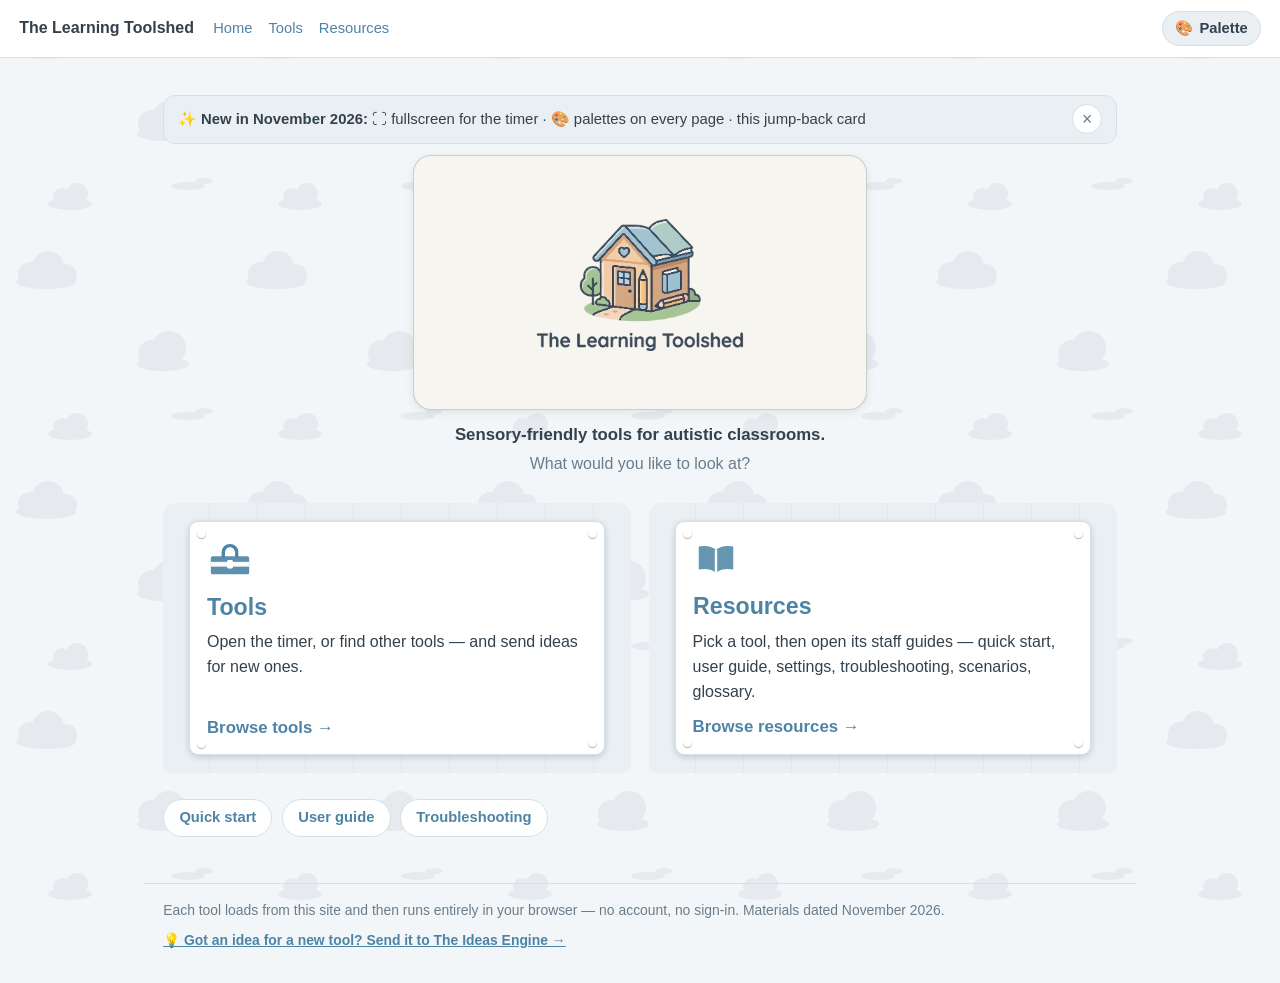
==== commit 7c79feda: "Home hero: replace inline-SVG shed with logo image on a light sign plate" ====
--- a/index.html
+++ b/index.html
@@ -29,44 +29,24 @@
 
   <section class="hero">
     <div class="hero-art" id="heroArt" aria-hidden="true">
-      <svg class="shed-svg" viewBox="0 0 200 150" role="img" aria-label="A small toolshed">
-        <!-- ground -->
-        <line x1="12" y1="140" x2="188" y2="140" stroke="var(--border-strong)"
-              stroke-width="3" stroke-linecap="round"/>
-        <!-- roof -->
-        <path d="M28 62 L100 18 L172 62 Z" fill="var(--accent)" opacity=".9"/>
-        <!-- body -->
-        <rect x="40" y="62" width="120" height="78" rx="5"
-              fill="var(--surface-2)" stroke="var(--border-strong)" stroke-width="2.5"/>
-        <!-- door -->
-        <rect x="85" y="92" width="34" height="48" rx="4"
-              fill="var(--surface)" stroke="var(--border-strong)" stroke-width="2"/>
-        <circle cx="112" cy="117" r="2.6" fill="var(--accent)"/>
-        <!-- windows -->
-        <rect x="52" y="76" width="24" height="22" rx="4"
-              fill="var(--surface)" stroke="var(--border-strong)" stroke-width="2"/>
-        <line x1="64" y1="76" x2="64" y2="98" stroke="var(--border-strong)" stroke-width="1.6"/>
-        <line x1="52" y1="87" x2="76" y2="87" stroke="var(--border-strong)" stroke-width="1.6"/>
-        <rect x="124" y="76" width="24" height="22" rx="4"
-              fill="var(--surface)" stroke="var(--border-strong)" stroke-width="2"/>
-        <line x1="136" y1="76" x2="136" y2="98" stroke="var(--border-strong)" stroke-width="1.6"/>
-        <line x1="124" y1="87" x2="148" y2="87" stroke="var(--border-strong)" stroke-width="1.6"/>
-        <!-- a little path -->
-        <path d="M96 140 Q96 132 88 128" fill="none" stroke="var(--border-strong)"
-              stroke-width="2.5" stroke-linecap="round" opacity=".6"/>
-        <!-- the cat (easter egg: click the title 5 times) -->
-        <g class="shed-cat" opacity="0">
-          <path d="M168 140 Q167 126 175 126 Q183 126 182 140 Z" fill="var(--text)"/>
-          <circle cx="175" cy="121" r="6" fill="var(--text)"/>
-          <path d="M170 117 L171 111 L174.5 115.5 Z" fill="var(--text)"/>
-          <path d="M176.5 115.5 L180 111 L181 117.5 Z" fill="var(--text)"/>
+      <div class="logo-plate" id="logoPlate">
+        <img class="hero-logo" src="toolshed-logo.png" alt=""
+             width="600" height="335">
+        <!-- the cat (easter egg: click the logo 5 times) -->
+        <svg class="shed-cat" viewBox="164 108 30 37" aria-hidden="true">
+          <path d="M168 140 Q167 126 175 126 Q183 126 182 140 Z" fill="#3d4653"/>
+          <circle cx="175" cy="121" r="6" fill="#3d4653"/>
+          <path d="M170 117 L171 111 L174.5 115.5 Z" fill="#3d4653"/>
+          <path d="M176.5 115.5 L180 111 L181 117.5 Z" fill="#3d4653"/>
           <path d="M182 140 Q189 140 188 133 Q187.5 129 184 130"
-                fill="none" stroke="var(--text)" stroke-width="3" stroke-linecap="round"/>
-        </g>
-      </svg>
+                fill="none" stroke="#3d4653" stroke-width="3" stroke-linecap="round"/>
+        </svg>
+      </div>
     </div>
     <div class="hero-text">
-      <h1 id="homeTitle">The Learning Toolshed</h1>
+      <!-- the logo carries the words visually; this keeps the page's
+           real heading for structure and screen readers -->
+      <h1 id="homeTitle" class="visually-hidden">The Learning Toolshed</h1>
       <p class="hero-tagline">Sensory-friendly tools for autistic classrooms.</p>
       <p class="hero-ask">What would you like to look at?</p>
     </div>
--- a/site.css
+++ b/site.css
@@ -660,18 +660,29 @@
 
 .news-dismiss:hover { border-color: var(--accent); color: var(--text); }
 
-/* ---------- Home: hero (shed + title) ---------- */
+/* ---------- Home: hero (logo + tagline) ---------- */
 
 .hero {
-  display: grid;
-  grid-template-columns: minmax(0, 1fr);
-  gap: .3rem 1.6rem;
+  display: flex;
+  flex-direction: column;
   align-items: center;
+  text-align: center;
+  gap: .3rem;
   margin: .7rem 0 .3rem;
 }
 
-@media (min-width: 760px) {
-  .hero { grid-template-columns: minmax(170px, 230px) minmax(0, 1fr); }
+/* for text that must stay in the DOM (headings, labels) but is
+   spoken, not seen — used when an image already carries the words */
+.visually-hidden {
+  position: absolute;
+  width: 1px;
+  height: 1px;
+  margin: -1px;
+  padding: 0;
+  overflow: hidden;
+  clip: rect(0 0 0 0);
+  white-space: nowrap;
+  border: 0;
 }
 
 .hero-art {
@@ -679,13 +690,25 @@
   justify-content: center;
 }
 
-.hero-art .shed-svg {
-  width: min(230px, 62vw);
+/* The logo's wordmark is dark slate, so it rides an always-light
+   plate — readable on every palette, including the dark ones. */
+.logo-plate {
+  position: relative;
+  background: #f7f5f0;
+  border: 1px solid rgba(127, 127, 127, .35);
+  border-radius: 18px;
+  padding: .7rem 1rem .45rem;
+  box-shadow: 0 2px 8px rgba(40, 60, 80, .10);
+}
+
+.hero-art .hero-logo {
+  display: block;
+  width: min(420px, 84vw);
   height: auto;
 }
 
 .hero-tagline {
-  margin: 0 0 .25rem;
+  margin: .45rem 0 .25rem;
   font-size: 1.05rem;
   font-weight: 600;
   color: var(--text);
@@ -696,8 +719,19 @@
   color: var(--dim);
 }
 
-/* the cat arrives when someone clicks the title 5 times */
-.shed-cat { transition: opacity .7s ease; }
+/* the cat arrives when someone clicks the logo 5 times — parked in
+   the plate's corner, dark so it reads against the light plate in
+   every palette */
+.shed-cat {
+  position: absolute;
+  right: .5rem;
+  bottom: .3rem;
+  width: 34px;
+  height: auto;
+  opacity: 0;
+  transition: opacity .7s ease;
+  pointer-events: none;
+}
 
 .hero-art.cat-on .shed-cat { opacity: .92; }
 
@@ -903,11 +937,15 @@
   margin-top: .3rem;
 }
 
+.idea-form[hidden] { display: none; }   /* beats .idea-form's display: flex */
+
 .field {
   display: flex;
   flex-direction: column;
   gap: .32rem;
 }
+
+.field[hidden] { display: none; }   /* beats .field's display: flex */
 
 .field label {
   font-weight: 600;
@@ -936,8 +974,64 @@
   line-height: 1.45;
 }
 
+/* the "Which tool is it for?" dropdown — same treatment as the
+   resources page's tool picker (flat caret, themed colors) */
+.field select {
+  font: inherit;
+  color: var(--text);
+  background-color: var(--bg);
+  background-image: url("data:image/svg+xml,%3Csvg xmlns='http://www.w3.org/2000/svg' viewBox='0 0 12 8'%3E%3Cpath d='M1 1.5 6 6.5 11 1.5' fill='none' stroke='%236b7c8a' stroke-width='2' stroke-linecap='round' stroke-linejoin='round'/%3E%3C/svg%3E");
+  background-repeat: no-repeat;
+  background-position: right .85rem center;
+  background-size: .78em;
+  border: 1px solid var(--border-strong);
+  border-radius: 8px;
+  padding: .62rem 2.2rem .62rem .72rem;
+  appearance: none;
+  -webkit-appearance: none;
+  cursor: pointer;
+}
+
+/* first question: tool idea or feature idea? */
+.radio-set {
+  border: 0;
+  padding: 0;
+  margin: 0;
+  min-width: 0;
+}
+
+.radio-set legend {
+  font-weight: 600;
+  font-size: .97rem;
+  color: var(--text);
+  padding: 0;
+  margin-bottom: .45rem;
+}
+
+.radio {
+  display: flex;
+  align-items: center;
+  gap: .55rem;
+  font-size: .97rem;
+  color: var(--text);
+  cursor: pointer;
+  padding: .28rem 0;
+}
+
+.radio + .radio { margin-top: .3rem; }
+
+.radio input {
+  width: 18px;
+  height: 18px;
+  margin: 0;
+  accent-color: var(--accent);
+  cursor: pointer;
+  flex: none;
+}
+
 .field input:focus-visible,
-.field textarea:focus-visible {
+.field textarea:focus-visible,
+.field select:focus-visible {
   outline: 2px solid var(--accent);
   outline-offset: 1px;
   border-color: var(--accent);
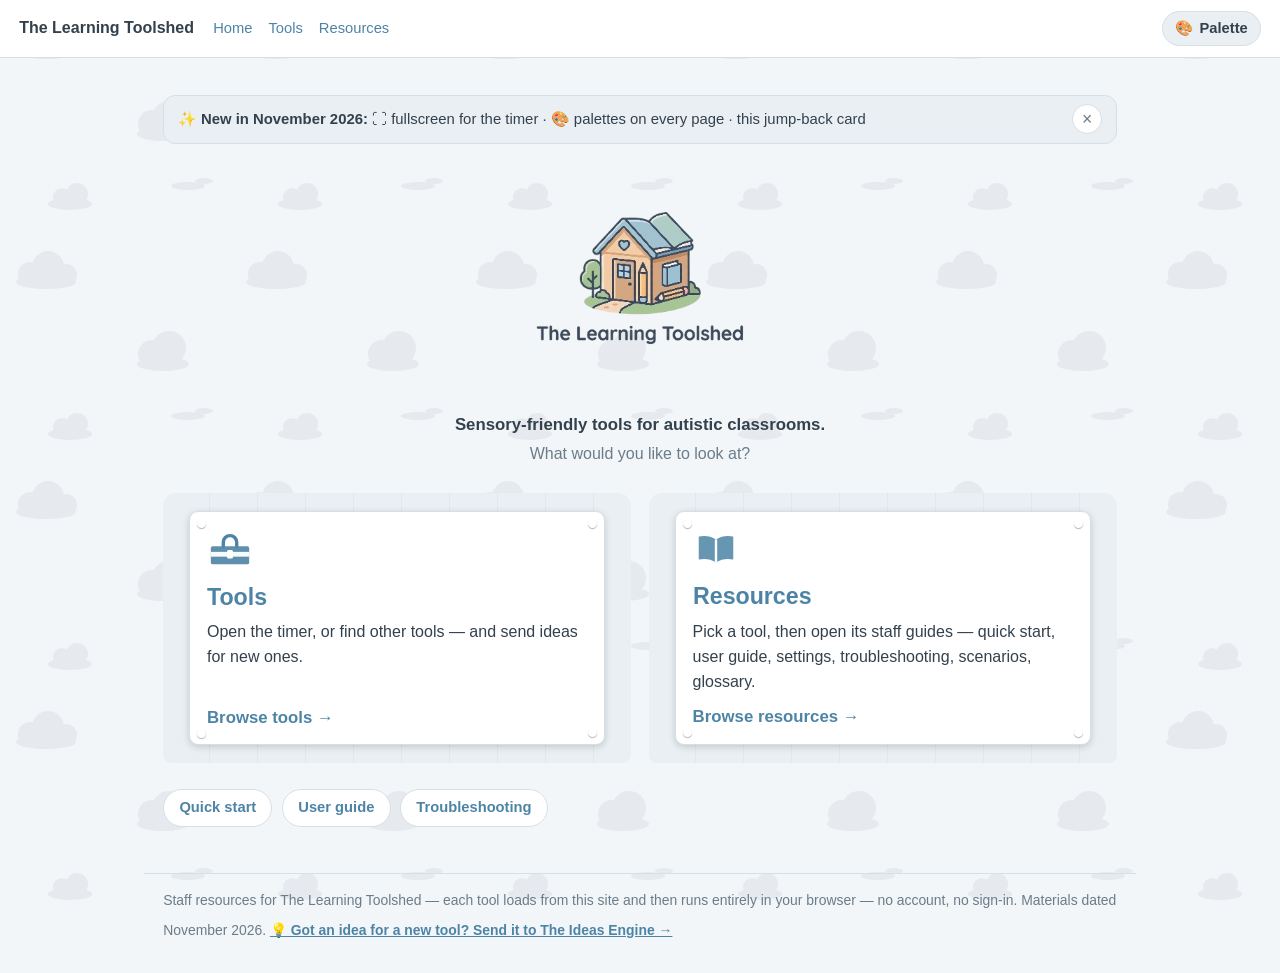
==== commit 1988893e: "Honor logo transparency: drop the sign plate, cat follows palette, three remaining footers renamed" ====
--- a/index.html
+++ b/index.html
@@ -34,12 +34,12 @@
              width="600" height="335">
         <!-- the cat (easter egg: click the logo 5 times) -->
         <svg class="shed-cat" viewBox="164 108 30 37" aria-hidden="true">
-          <path d="M168 140 Q167 126 175 126 Q183 126 182 140 Z" fill="#3d4653"/>
-          <circle cx="175" cy="121" r="6" fill="#3d4653"/>
-          <path d="M170 117 L171 111 L174.5 115.5 Z" fill="#3d4653"/>
-          <path d="M176.5 115.5 L180 111 L181 117.5 Z" fill="#3d4653"/>
+          <path d="M168 140 Q167 126 175 126 Q183 126 182 140 Z" fill="var(--text)"/>
+          <circle cx="175" cy="121" r="6" fill="var(--text)"/>
+          <path d="M170 117 L171 111 L174.5 115.5 Z" fill="var(--text)"/>
+          <path d="M176.5 115.5 L180 111 L181 117.5 Z" fill="var(--text)"/>
           <path d="M182 140 Q189 140 188 133 Q187.5 129 184 130"
-                fill="none" stroke="#3d4653" stroke-width="3" stroke-linecap="round"/>
+                fill="none" stroke="var(--text)" stroke-width="3" stroke-linecap="round"/>
         </svg>
       </div>
     </div>
@@ -168,7 +168,8 @@
 </main>
 
 <footer class="site-foot">
-  Each tool loads from this site and then runs entirely in your browser — no account, no sign-in.
+  Staff resources for The Learning Toolshed — each tool loads from this
+  site and then runs entirely in your browser — no account, no sign-in.
   Materials dated November 2026.
   <a class="idea-nudge" href="ideas.html">
     💡 Got an idea for a new tool? Send it to The Ideas Engine →</a>
--- a/site.css
+++ b/site.css
@@ -690,15 +690,12 @@
   justify-content: center;
 }
 
-/* The logo's wordmark is dark slate, so it rides an always-light
-   plate — readable on every palette, including the dark ones. */
+/* Fully transparent: the logo sits straight on the page's themed
+   background — no plate, no border, no shadow. The wrapper only
+   positions the cat and carries the easter-egg click. */
 .logo-plate {
   position: relative;
-  background: #f7f5f0;
-  border: 1px solid rgba(127, 127, 127, .35);
-  border-radius: 18px;
-  padding: .7rem 1rem .45rem;
-  box-shadow: 0 2px 8px rgba(40, 60, 80, .10);
+  padding: .35rem .7rem .3rem;
 }
 
 .hero-art .hero-logo {
@@ -720,8 +717,8 @@
 }
 
 /* the cat arrives when someone clicks the logo 5 times — parked in
-   the plate's corner, dark so it reads against the light plate in
-   every palette */
+   the logo's corner, using --text so it follows the palette (it now
+   sits on the page background, not on a plate) */
 .shed-cat {
   position: absolute;
   right: .5rem;
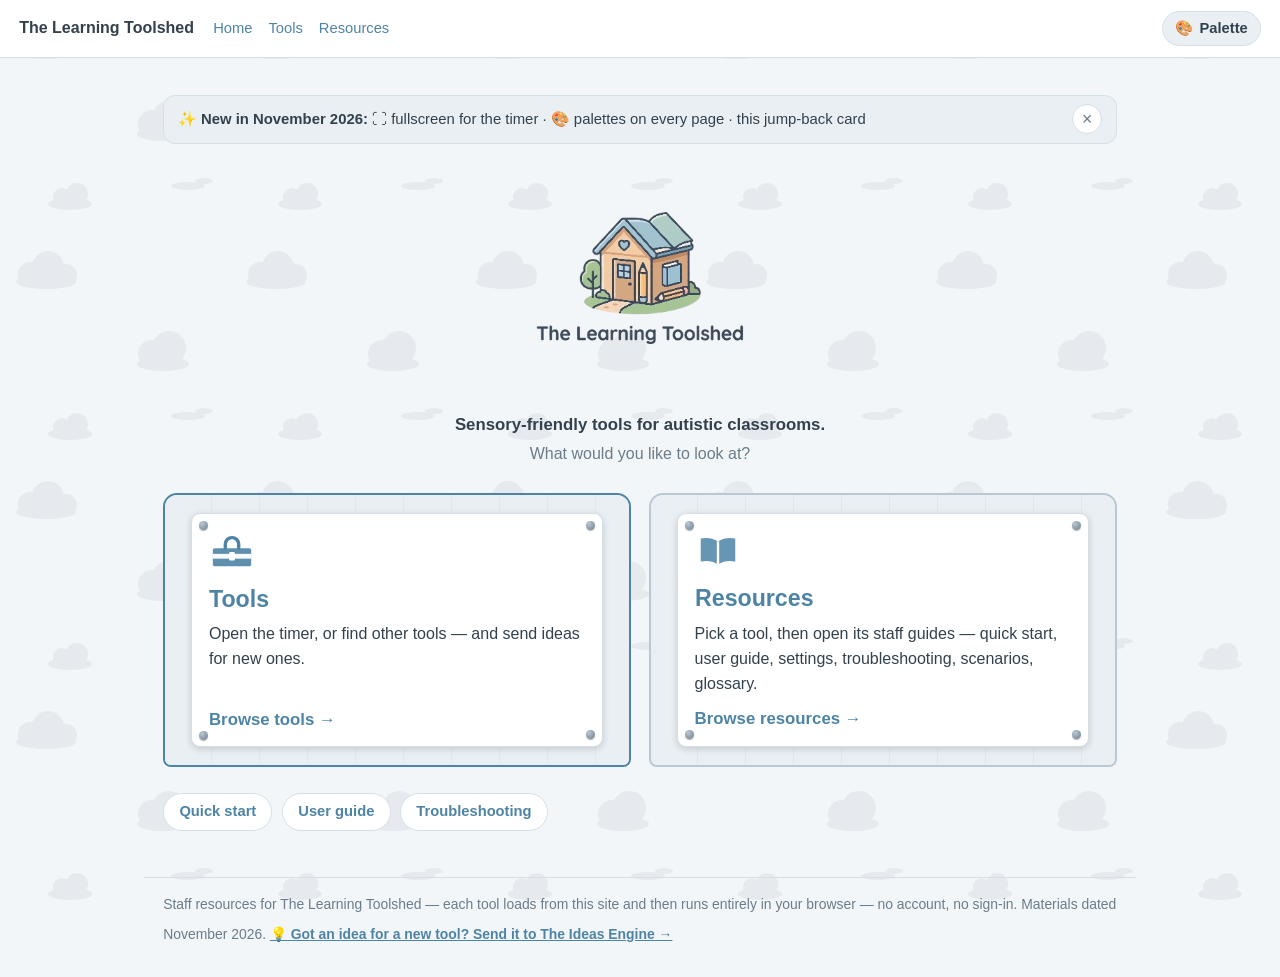
==== commit e6273c75: "Adopt toolshed-common shared runtime; dedupe site.css/site.js - Add toolshed-common/ (IIFE-wrapped s" ====
--- a/index.html
+++ b/index.html
@@ -4,7 +4,9 @@
 <meta charset="utf-8">
 <meta name="viewport" content="width=device-width, initial-scale=1">
 <title>The Learning Toolshed</title>
+<link rel="stylesheet" href="toolshed-common/css/toolshed-common.css">
 <link rel="stylesheet" href="site.css">
+<script src="toolshed-common/js/toolshed-common.js"></script>
 <script src="site.js"></script>
 </head>
 <body class="home">
--- a/toolshed-common/css/toolshed-common.css
+++ b/toolshed-common/css/toolshed-common.css
@@ -0,0 +1,333 @@
+/* ============================================================
+   toolshed-common.css — shared theme tokens + chrome styles
+   Used by: site, morning-work, math-playground, work-cycle-timer
+
+   Import once per page (before first paint):
+     <link rel="stylesheet" href="https://swankymcgee.github.io/toolshed-common/css/toolshed-common.css">
+
+   This file defines:
+     - CSS custom properties for all 11 themes (via [data-theme] blocks)
+       Including site-specific: --dim, --why-bg, --why-border, --hold-bg, --hold-text, --hold-border
+     - Base reset, typography, links
+     - Header/footer chrome styles (.site-head, .brand, .site-nav, .site-foot)
+     - Hold button styles (.hold-btn, .hold-track, .hold-fill, .holding)
+     - Palette picker styles (.theme-wrap, .theme-btn, .theme-panel, .theme-opt, .theme-chip)
+     - Motif toggle styles (.motif-btn, .motif-state)
+     - Card base styles (.card, .card:hover)
+     - Button base styles (.btn, .ghost-btn)
+     - Focus-visible outlines (using --accent)
+     - .lbl utility for exact on-screen wording
+
+   Each tool adds its own stylesheet AFTER this one for tool-specific
+   components (dials, games, morning parts, etc.).
+   ============================================================ */
+
+/* ---------- Theme tokens ----------
+   11 palettes. chips = [bg, surface, text, accent, accent2].
+   Keep in step with THEMES array in toolshed-common.js.
+   Site-specific additions: --dim (alias for --text-dim with per-theme tweaks),
+   --why-bg/--why-border (card highlights), --hold-bg/--hold-text/--hold-border (hold button). */
+:root {
+  --bg: #f2f6f8;
+  --surface: #ffffff;
+  --surface-2: #e9eff3;
+  --text: #33414d;
+  --text-dim: #6b7c8a;
+  --dim: #6b7c8a;
+  --border: #d5dfe6;
+  --border-strong: #b9c8d3;
+  --accent: #4d84a6;
+  --accent2: #628f5d;
+  --why-bg: #e9eff3;
+  --why-border: #d5dfe6;
+  --hold-bg: #fdf3dd;
+  --hold-text: #7a5c1e;
+  --hold-border: #eeddb3;
+}
+
+[data-theme="calm"] {
+  --bg: #f2f6f8; --surface: #ffffff; --surface-2: #e9eff3;
+  --text: #33414d; --text-dim: #6b7c8a; --dim: #6b7c8a;
+  --border: #d5dfe6; --border-strong: #b9c8d3;
+  --accent: #4d84a6; --accent2: #628f5d;
+  --why-bg: #e9eff3; --why-border: #d5dfe6;
+  --hold-bg: #fdf3dd; --hold-text: #7a5c1e; --hold-border: #eeddb3;
+}
+[data-theme="lavender"] {
+  --bg: #f5f3fb; --surface: #ffffff; --surface-2: #ece8f7;
+  --text: #3d3a52; --text-dim: #75708f; --dim: #75708f;
+  --border: #ddd7ef; --border-strong: #c5bce6;
+  --accent: #7a6fc0; --accent2: #6a9a76;
+  --why-bg: #ece8f7; --why-border: #ddd7ef;
+  --hold-bg: #fdf3dd; --hold-text: #7a5c1e; --hold-border: #eeddb3;
+}
+[data-theme="mint"] {
+  --bg: #eef8f3; --surface: #ffffff; --surface-2: #e0f0e8;
+  --text: #2f4640; --text-dim: #648076; --dim: #648076;
+  --border: #cfe6dc; --border-strong: #aed2c3;
+  --accent: #35837e; --accent2: #6f9a58;
+  --why-bg: #e0f0e8; --why-border: #cfe6dc;
+  --hold-bg: #fdf3dd; --hold-text: #7a5c1e; --hold-border: #eeddb3;
+}
+[data-theme="peach"] {
+  --bg: #fdf6ef; --surface: #fffdfb; --surface-2: #f9ece0;
+  --text: #4d3f34; --text-dim: #8a7566; --dim: #8a7566;
+  --border: #f0e0d0; --border-strong: #e0c9b4;
+  --accent: #c26a3c; --accent2: #7a9a5a;
+  --why-bg: #f9ece0; --why-border: #f0e0d0;
+  --hold-bg: #fdf3dd; --hold-text: #7a5c1e; --hold-border: #eeddb3;
+}
+[data-theme="rose"] {
+  --bg: #fdf4f6; --surface: #ffffff; --surface-2: #f9e7ec;
+  --text: #4f3540; --text-dim: #8c6b78; --dim: #8c6b78;
+  --border: #f2dae1; --border-strong: #e4c2cd;
+  --accent: #c25f7e; --accent2: #6f9466;
+  --why-bg: #f9e7ec; --why-border: #f2dae1;
+  --hold-bg: #fdf3dd; --hold-text: #7a5c1e; --hold-border: #eeddb3;
+}
+[data-theme="ocean"] {
+  --bg: #eef8fa; --surface: #ffffff; --surface-2: #dff0f4;
+  --text: #2c4750; --text-dim: #5f7f89; --dim: #5f7f89;
+  --border: #cfe6eb; --border-strong: #aed3dc;
+  --accent: #2f87a3; --accent2: #5f9a6a;
+  --why-bg: #dff0f4; --why-border: #cfe6eb;
+  --hold-bg: #fdf3dd; --hold-text: #7a5c1e; --hold-border: #eeddb3;
+}
+[data-theme="low"] {
+  --bg: #eef1f3; --surface: #f6f8f9; --surface-2: #eaedef;
+  --text: #5b6570; --text-dim: #838d97; --dim: #838d97;
+  --border: #e2e6e9; --border-strong: #d3d9dd;
+  --accent: #94b4c3; --accent2: #a9c5a5;
+  --why-bg: #eaedef; --why-border: #e2e6e9;
+  --hold-bg: #f4efe3; --hold-text: #8a8172; --hold-border: #e8e0cf;
+}
+[data-theme="high"] {
+  --bg: #000000; --surface: #0b0d10; --surface-2: #16191e;
+  --text: #ffffff; --text-dim: #d0d6dc; --dim: #d0d6dc;
+  --border: #ffffff; --border-strong: #ffffff;
+  --accent: #56e0ff; --accent2: #b7ff5e;
+  --why-bg: #16191e; --why-border: #ffffff;
+  --hold-bg: #2a2105; --hold-text: #ffe066; --hold-border: #ffe066;
+}
+[data-theme="dark"] {
+  --bg: #151a20; --surface: #1e242b; --surface-2: #252c34;
+  --text: #e7edf2; --text-dim: #9aa7b3; --dim: #9aa7b3;
+  --border: #323b45; --border-strong: #46525e;
+  --accent: #6fa9c7; --accent2: #8fbf88;
+  --why-bg: #252c34; --why-border: #323b45;
+  --hold-bg: #3a3320; --hold-text: #f0dca6; --hold-border: #5c5030;
+}
+[data-theme="midnight"] {
+  --bg: #0a0f1e; --surface: #121a30; --surface-2: #1a2440;
+  --text: #e3e9f7; --text-dim: #9aa6c4; --dim: #9aa6c4;
+  --border: #2c3a5e; --border-strong: #415480;
+  --accent: #6fa8ff; --accent2: #67d6a5;
+  --why-bg: #1a2440; --why-border: #2c3a5e;
+  --hold-bg: #1c2745; --hold-text: #a9c6f5; --hold-border: #3d5585;
+}
+[data-theme="warm"] {
+  --bg: #211a14; --surface: #2b221a; --surface-2: #352a20;
+  --text: #f0e6da; --text-dim: #b3a291; --dim: #b3a291;
+  --border: #4a3c2e; --border-strong: #63513e;
+  --accent: #d9a05f; --accent2: #93b877;
+  --why-bg: #352a20; --why-border: #4a3c2e;
+  --hold-bg: #3a3020; --hold-text: #f0dca6; --hold-border: #5c4c2e;
+}
+
+/* Motifs off switch (home page background patterns) */
+.motifs-off .hero-art::before,
+.motifs-off .hero-art::after {
+  display: none;
+}
+
+/* ---------- Base reset ---------- */
+* { box-sizing: border-box; }
+html { font-size: 16px; }
+body {
+  margin: 0;
+  font-family: -apple-system, "Segoe UI", Roboto, Helvetica, Arial, sans-serif;
+  background: var(--bg);
+  color: var(--text);
+  line-height: 1.55;
+  transition: background-color .35s ease, color .35s ease;
+}
+a { color: var(--accent); text-decoration: none; }
+a:hover, a:focus-visible { text-decoration: underline; }
+
+/* ---------- Header / nav ---------- */
+.site-head, .app-header {
+  background: var(--surface);
+  border-bottom: 1px solid var(--border);
+  padding: .7rem 1.2rem;
+  display: flex;
+  flex-wrap: wrap;
+  gap: .4rem 1.2rem;
+  align-items: center;
+}
+.brand { display: flex; flex-direction: column; gap: .1rem; }
+.brand-link { text-decoration: none; color: inherit; }
+.brand h1 { font-weight: 800; font-size: 1.1rem; margin: 0; }
+.brand-sub { font-size: .7rem; color: var(--dim); }
+.site-nav, .header-tools nav.site-nav {
+  display: flex; flex-wrap: wrap; gap: .25rem 1rem; font-size: .92rem;
+}
+.site-nav a { color: var(--accent); }
+.site-nav a:hover, .site-nav a:focus-visible { text-decoration: underline; }
+.site-nav a[aria-current="page"] { color: var(--text); font-weight: 700; }
+
+.header-tools { display: flex; align-items: center; gap: .5rem; margin-left: auto; }
+.header-controls { display: flex; gap: .4rem; }
+
+/* ---------- Hold button ---------- */
+.hold-btn {
+  display: inline-flex;
+  align-items: center;
+  gap: .5rem;
+  background: var(--surface);
+  border: 1.5px solid var(--border);
+  border-radius: 999px;
+  padding: .4rem .8rem .4rem .6rem;
+  color: var(--text);
+  font-size: .85rem;
+  font-weight: 600;
+  white-space: nowrap;
+  cursor: pointer;
+}
+.hold-btn:hover { border-color: var(--accent); }
+.hold-btn.holding { border-color: var(--accent); color: var(--accent); }
+.hold-btn:focus-visible { outline: 2px solid var(--accent); outline-offset: 2px; }
+.hold-track { position: relative; width: 1.2rem; height: 1.2rem; border-radius: 50%; background: var(--surface-2); overflow: hidden; flex-shrink: 0; }
+.hold-fill { display: block; width: 100%; height: 100%; background: var(--accent); transform: scaleX(0); transform-origin: left center; border-radius: 50%; }
+.hold-btn.sound-btn .hold-label { display: none; }
+.hold-btn.sound-btn { padding: .4rem; }
+
+/* ---------- Footer ---------- */
+.site-foot, .app-foot {
+  border-top: 1px solid var(--border);
+  background: var(--surface);
+  padding: 1rem 1.2rem;
+  font-size: .85rem;
+  color: var(--dim);
+  text-align: center;
+}
+
+/* ---------- Cards ---------- */
+.card {
+  display: block;
+  background: var(--surface);
+  border: 1px solid var(--border);
+  border-radius: 12px;
+  padding: 1rem 1.1rem;
+  color: var(--text);
+  text-decoration: none;
+}
+.card:hover { border-color: var(--accent); }
+.card:focus-visible { outline: 2px solid var(--accent); outline-offset: 2px; }
+.card h3 { margin: 0 0 .3rem; color: var(--accent); font-size: 1.05rem; }
+.card p { margin: 0; font-size: .93rem; color: var(--dim); }
+.card .go { display: inline-block; margin-top: .6rem; font-weight: 700; color: var(--accent); font-size: .93rem; }
+
+/* Primary card variant (hero door) */
+.card.primary { border: 2px solid var(--accent); background: linear-gradient(160deg, var(--surface-2), var(--surface)); }
+
+/* ---------- Buttons ---------- */
+.btn {
+  display: inline-flex;
+  align-items: center;
+  justify-content: center;
+  gap: .4rem;
+  background: var(--accent);
+  color: #fff;
+  border: none;
+  border-radius: 10px;
+  padding: .6rem 1rem;
+  font-size: .95rem;
+  font-weight: 700;
+  cursor: pointer;
+}
+.btn:hover { filter: brightness(1.05); }
+.btn:focus-visible { outline: 2px solid var(--accent); outline-offset: 2px; }
+.btn:disabled { opacity: .5; cursor: not-allowed; }
+
+.ghost-btn {
+  background: transparent;
+  border: 1.5px solid var(--border);
+  color: var(--text);
+}
+.ghost-btn:hover { background: var(--surface-2); border-color: var(--accent); }
+
+/* ---------- Palette picker ---------- */
+.theme-wrap { position: relative; }
+.theme-btn {
+  display: inline-flex; align-items: center; gap: .4rem;
+  background: var(--surface); border: 1.5px solid var(--border);
+  border-radius: 999px; padding: .4rem .8rem;
+  color: var(--text); font-size: .85rem; font-weight: 600; cursor: pointer;
+}
+.theme-btn:hover { border-color: var(--accent); }
+.theme-btn:focus-visible { outline: 2px solid var(--accent); outline-offset: 2px; }
+
+.theme-panel {
+  position: absolute; top: calc(100% + .4rem); right: 0;
+  background: var(--surface); border: 1px solid var(--border);
+  border-radius: 12px; padding: .6rem; box-shadow: 0 8px 24px rgba(0,0,0,.12);
+  min-width: 220px; max-height: 70vh; overflow: auto; z-index: 100;
+}
+.theme-opt {
+  display: flex; align-items: center; gap: .6rem; width: 100%;
+  background: transparent; border: 1px solid var(--border);
+  border-radius: 10px; padding: .5rem .7rem; text-align: left; cursor: pointer;
+}
+.theme-opt:hover { background: var(--surface-2); border-color: var(--accent); }
+.theme-opt.active { border-color: var(--accent); background: var(--surface-2); box-shadow: inset 3px 0 0 var(--accent); }
+.theme-opt:focus-visible { outline: 2px solid var(--accent); outline-offset: 1px; }
+.theme-name { flex: 1; font-size: .85rem; color: var(--text); }
+.theme-chips { display: flex; gap: 2px; }
+.theme-chip { width: 14px; height: 14px; border-radius: 3px; flex-shrink: 0; }
+
+/* ---------- Motif toggle ---------- */
+.motif-btn {
+  display: inline-flex; align-items: center; gap: .5rem; width: 100%;
+  background: transparent; border: none; padding: .4rem 0;
+  color: var(--text); font-size: .85rem; font-weight: 600; cursor: pointer;
+}
+.motif-btn:hover { color: var(--accent); }
+.motif-btn:focus-visible { outline: 2px solid var(--accent); outline-offset: -2px; }
+.motif-state { font-weight: 700; color: var(--accent); margin-left: auto; }
+
+/* ---------- .lbl utility ----------
+   Exact on-screen wording — used for button labels in prose. */
+.lbl {
+  font-weight: 700;
+  font-size: .92em;
+  background: var(--surface-2);
+  border: 1px solid var(--border);
+  border-radius: 6px;
+  padding: .05rem .42rem;
+  white-space: nowrap;
+}
+
+/* ---------- Form controls ---------- */
+input, select, textarea, button {
+  font-family: inherit;
+  font-size: 1rem;
+}
+input[type="range"] { accent-color: var(--accent); }
+input:focus-visible, select:focus-visible, textarea:focus-visible {
+  outline: 2px solid var(--accent); outline-offset: 2px;
+}
+
+/* ---------- Tables ---------- */
+table { border-collapse: collapse; width: 100%; }
+th, td { padding: .5rem .7rem; border: 1px solid var(--border); text-align: left; }
+th { background: var(--surface-2); color: var(--accent); font-weight: 700; }
+
+/* ---------- Lists ---------- */
+ol.steps > li::marker { font-weight: 800; color: var(--accent); }
+
+/* ---------- Visually hidden ---------- */
+.visually-hidden {
+  position: absolute; width: 1px; height: 1px;
+  padding: 0; margin: -1px; overflow: hidden;
+  clip: rect(0, 0, 0, 0); white-space: nowrap; border: 0;
+}
--- a/site.css
+++ b/site.css
@@ -4,47 +4,9 @@
    scenarios, glossary). Gentle, plain, print-friendly.
    ============================================================ */
 
-:root {
-  --bg: #f2f6f8;
-  --surface: #ffffff;
-  --surface-2: #e9eff3;
-  --text: #33414d;
-  --dim: #6b7c8a;
-  --border: #d5dfe6;
-  --accent: #4d84a6;
-  --why-bg: #e9f1f6;
-  --why-border: #cfe0ec;
-  --hold-bg: #fdf3dd;
-  --hold-text: #7a5c1e;
-  --hold-border: #eeddb3;
-}
-
-* { box-sizing: border-box; }
-
-html { font-size: 16px; }
-
-body {
-  margin: 0;
-  font-family: -apple-system, "Segoe UI", Roboto, Helvetica, Arial, sans-serif;
-  background: var(--bg);
-  color: var(--text);
-  line-height: 1.55;
-  transition: background-color .35s ease, color .35s ease;   /* gentle palette switch */
-}
-
-a { color: var(--accent); }
+a { color: var(--accent); text-decoration: underline; }   /* common sets none; production is underlined */
 
 /* ---------- Header / nav ---------- */
-
-.site-head {
-  background: var(--surface);
-  border-bottom: 1px solid var(--border);
-  padding: .7rem 1.2rem;
-  display: flex;
-  flex-wrap: wrap;
-  gap: .4rem 1.2rem;
-  align-items: center;
-}
 
 .brand {
   font-weight: 800;
@@ -52,20 +14,7 @@
   color: var(--text);
 }
 
-.site-nav {
-  display: flex;
-  flex-wrap: wrap;
-  gap: .25rem 1rem;
-  font-size: .92rem;
-}
-
-.site-nav a {
-  text-decoration: none;
-  color: var(--accent);
-}
-
-.site-nav a:hover,
-.site-nav a:focus-visible { text-decoration: underline; }
+.site-nav a { text-decoration: none; }   /* rest state; hover still underlines */
 
 .subbar {
   background: var(--surface-2);
@@ -111,17 +60,6 @@
 ul, ol { padding-left: 1.3rem; }
 li { margin: .32rem 0; }
 
-/* Exact on-screen wording, marked inline */
-.lbl {
-  font-weight: 700;
-  font-size: .92em;
-  background: var(--surface-2);
-  border: 1px solid var(--border);
-  border-radius: 6px;
-  padding: .05rem .42rem;
-  white-space: nowrap;
-}
-
 /* ---------- Cards (home page) ---------- */
 
 .cards {
@@ -129,43 +67,6 @@
   grid-template-columns: repeat(auto-fill, minmax(16rem, 1fr));
   gap: .9rem;
   margin: 1rem 0;
-}
-
-.card {
-  display: block;
-  background: var(--surface);
-  border: 1px solid var(--border);
-  border-radius: 12px;
-  padding: 1rem 1.1rem;
-  text-decoration: none;
-  color: var(--text);
-}
-
-.card:hover { border-color: var(--accent); }
-
-.card.primary {
-  border: 2px solid var(--accent);
-  background: linear-gradient(160deg, var(--surface-2), var(--surface));
-}
-
-.card h3 {
-  margin: 0 0 .3rem;
-  color: var(--accent);
-  font-size: 1.05rem;
-}
-
-.card p {
-  margin: 0;
-  font-size: .93rem;
-  color: var(--dim);
-}
-
-.card .go {
-  display: inline-block;
-  margin-top: .6rem;
-  font-weight: 700;
-  color: var(--accent);
-  font-size: .93rem;
 }
 
 /* ---------- Chooser cards (home) ---------- */
@@ -275,7 +176,6 @@
 
 ol.steps { padding-left: 1.35rem; }
 ol.steps > li { margin: .5rem 0; }
-ol.steps > li::marker { font-weight: 800; color: var(--accent); }
 
 /* ---------- Tables ---------- */
 
@@ -295,7 +195,7 @@
   vertical-align: top;
 }
 
-th { background: var(--surface-2); }
+th { background: var(--surface-2); color: var(--text); }
 
 /* ---------- FAQ blocks ---------- */
 
@@ -329,179 +229,8 @@
   color: var(--dim);
   font-size: .87rem;
   border-top: 1px solid var(--border);
-}
-
-/* ---------- Shared color palettes (every page + the timer) ----------
-   The same 11 palettes as the Work Cycle Timer's Settings → Display.
-   site.js sets html[data-theme] before first paint and injects the
-   header picker; these values mirror the app's styles.css exactly so
-   moving between the site and the timer never jars.
-   Site var <- app var:  --dim <- --text-dim   --why-* <- surface-2/border
-                         --hold-* <- --warn-*                         */
-
-html[data-theme="calm"] {
-  --bg: #f2f6f8;
-  --surface: #ffffff;
-  --surface-2: #e9eff3;
-  --text: #33414d;
-  --dim: #6b7c8a;
-  --border: #d5dfe6;
-  --accent: #4d84a6;
-  --why-bg: #e9eff3;
-  --why-border: #d5dfe6;
-  --hold-bg: #fdf3dd;
-  --hold-text: #7a5c1e;
-  --hold-border: #eeddb3;
-}
-
-html[data-theme="lavender"] {
-  --bg: #f5f3fb;
-  --surface: #ffffff;
-  --surface-2: #ece8f7;
-  --text: #3d3a52;
-  --dim: #75708f;
-  --border: #ddd7ef;
-  --accent: #7a6fc0;
-  --why-bg: #ece8f7;
-  --why-border: #ddd7ef;
-  --hold-bg: #fdf3dd;
-  --hold-text: #7a5c1e;
-  --hold-border: #eeddb3;
-}
-
-html[data-theme="mint"] {
-  --bg: #eef8f3;
-  --surface: #ffffff;
-  --surface-2: #e0f0e8;
-  --text: #2f4640;
-  --dim: #648076;
-  --border: #cfe6dc;
-  --accent: #35837e;
-  --why-bg: #e0f0e8;
-  --why-border: #cfe6dc;
-  --hold-bg: #fdf3dd;
-  --hold-text: #7a5c1e;
-  --hold-border: #eeddb3;
-}
-
-html[data-theme="peach"] {
-  --bg: #fdf6ef;
-  --surface: #fffdfb;
-  --surface-2: #f9ece0;
-  --text: #4d3f34;
-  --dim: #8a7566;
-  --border: #f0e0d0;
-  --accent: #c26a3c;
-  --why-bg: #f9ece0;
-  --why-border: #f0e0d0;
-  --hold-bg: #fdf3dd;
-  --hold-text: #7a5c1e;
-  --hold-border: #eeddb3;
-}
-
-html[data-theme="rose"] {
-  --bg: #fdf4f6;
-  --surface: #ffffff;
-  --surface-2: #f9e7ec;
-  --text: #4f3540;
-  --dim: #8c6b78;
-  --border: #f2dae1;
-  --accent: #c25f7e;
-  --why-bg: #f9e7ec;
-  --why-border: #f2dae1;
-  --hold-bg: #fdf3dd;
-  --hold-text: #7a5c1e;
-  --hold-border: #eeddb3;
-}
-
-html[data-theme="ocean"] {
-  --bg: #eef8fa;
-  --surface: #ffffff;
-  --surface-2: #dff0f4;
-  --text: #2c4750;
-  --dim: #5f7f89;
-  --border: #cfe6eb;
-  --accent: #2f87a3;
-  --why-bg: #dff0f4;
-  --why-border: #cfe6eb;
-  --hold-bg: #fdf3dd;
-  --hold-text: #7a5c1e;
-  --hold-border: #eeddb3;
-}
-
-html[data-theme="low"] {
-  --bg: #eef1f3;
-  --surface: #f6f8f9;
-  --surface-2: #eaedef;
-  --text: #5b6570;
-  --dim: #838d97;
-  --border: #e2e6e9;
-  --accent: #94b4c3;
-  --why-bg: #eaedef;
-  --why-border: #e2e6e9;
-  --hold-bg: #f4efe3;
-  --hold-text: #8a8172;
-  --hold-border: #e8e0cf;
-}
-
-html[data-theme="high"] {
-  --bg: #000000;
-  --surface: #0b0d10;
-  --surface-2: #16191e;
-  --text: #ffffff;
-  --dim: #d0d6dc;
-  --border: #ffffff;
-  --accent: #56e0ff;
-  --why-bg: #16191e;
-  --why-border: #ffffff;
-  --hold-bg: #2a2105;
-  --hold-text: #ffe066;
-  --hold-border: #ffe066;
-}
-
-html[data-theme="dark"] {
-  --bg: #151a20;
-  --surface: #1e242b;
-  --surface-2: #252c34;
-  --text: #e7edf2;
-  --dim: #9aa7b3;
-  --border: #323b45;
-  --accent: #6fa9c7;
-  --why-bg: #252c34;
-  --why-border: #323b45;
-  --hold-bg: #3a3320;
-  --hold-text: #f0dca6;
-  --hold-border: #5c5030;
-}
-
-html[data-theme="midnight"] {
-  --bg: #0a0f1e;
-  --surface: #121a30;
-  --surface-2: #1a2440;
-  --text: #e3e9f7;
-  --dim: #9aa6c4;
-  --border: #2c3a5e;
-  --accent: #6fa8ff;
-  --why-bg: #1a2440;
-  --why-border: #2c3a5e;
-  --hold-bg: #1c2745;
-  --hold-text: #a9c6f5;
-  --hold-border: #3d5585;
-}
-
-html[data-theme="warm"] {
-  --bg: #211a14;
-  --surface: #2b221a;
-  --surface-2: #352a20;
-  --text: #f0e6da;
-  --dim: #b3a291;
-  --border: #4a3c2e;
-  --accent: #d9a05f;
-  --why-bg: #352a20;
-  --why-border: #4a3c2e;
-  --hold-bg: #3a3020;
-  --hold-text: #f0dca6;
-  --hold-border: #5c4c2e;
+  background: transparent;              /* common fills surface; production is bare */
+  text-align: start;                    /* common centers; production is left */
 }
 
 /* ---------- Header palette picker (site.js injects this) ---------- */
@@ -673,17 +402,6 @@
 
 /* for text that must stay in the DOM (headings, labels) but is
    spoken, not seen — used when an image already carries the words */
-.visually-hidden {
-  position: absolute;
-  width: 1px;
-  height: 1px;
-  margin: -1px;
-  padding: 0;
-  overflow: hidden;
-  clip: rect(0 0 0 0);
-  white-space: nowrap;
-  border: 0;
-}
 
 .hero-art {
   display: flex;
@@ -702,6 +420,17 @@
   display: block;
   width: min(420px, 84vw);
   height: auto;
+}
+
+/* The wordmark in the PNG is dark slate — unreadable on the dark
+   palettes, so those swap in a light-wordmark twin (same art, same
+   transparency, generated from the same file). If you add a DARK
+   palette to THEMES, add its selector here too. */
+[data-theme="high"] .hero-logo,
+[data-theme="dark"] .hero-logo,
+[data-theme="midnight"] .hero-logo,
+[data-theme="warm"] .hero-logo {
+  content: url("toolshed-logo-light.png");
 }
 
 .hero-tagline {
@@ -1176,3 +905,4 @@
   table { font-size: 10pt; }
   .lbl { border-color: #999; background: #fff; }
 }
+
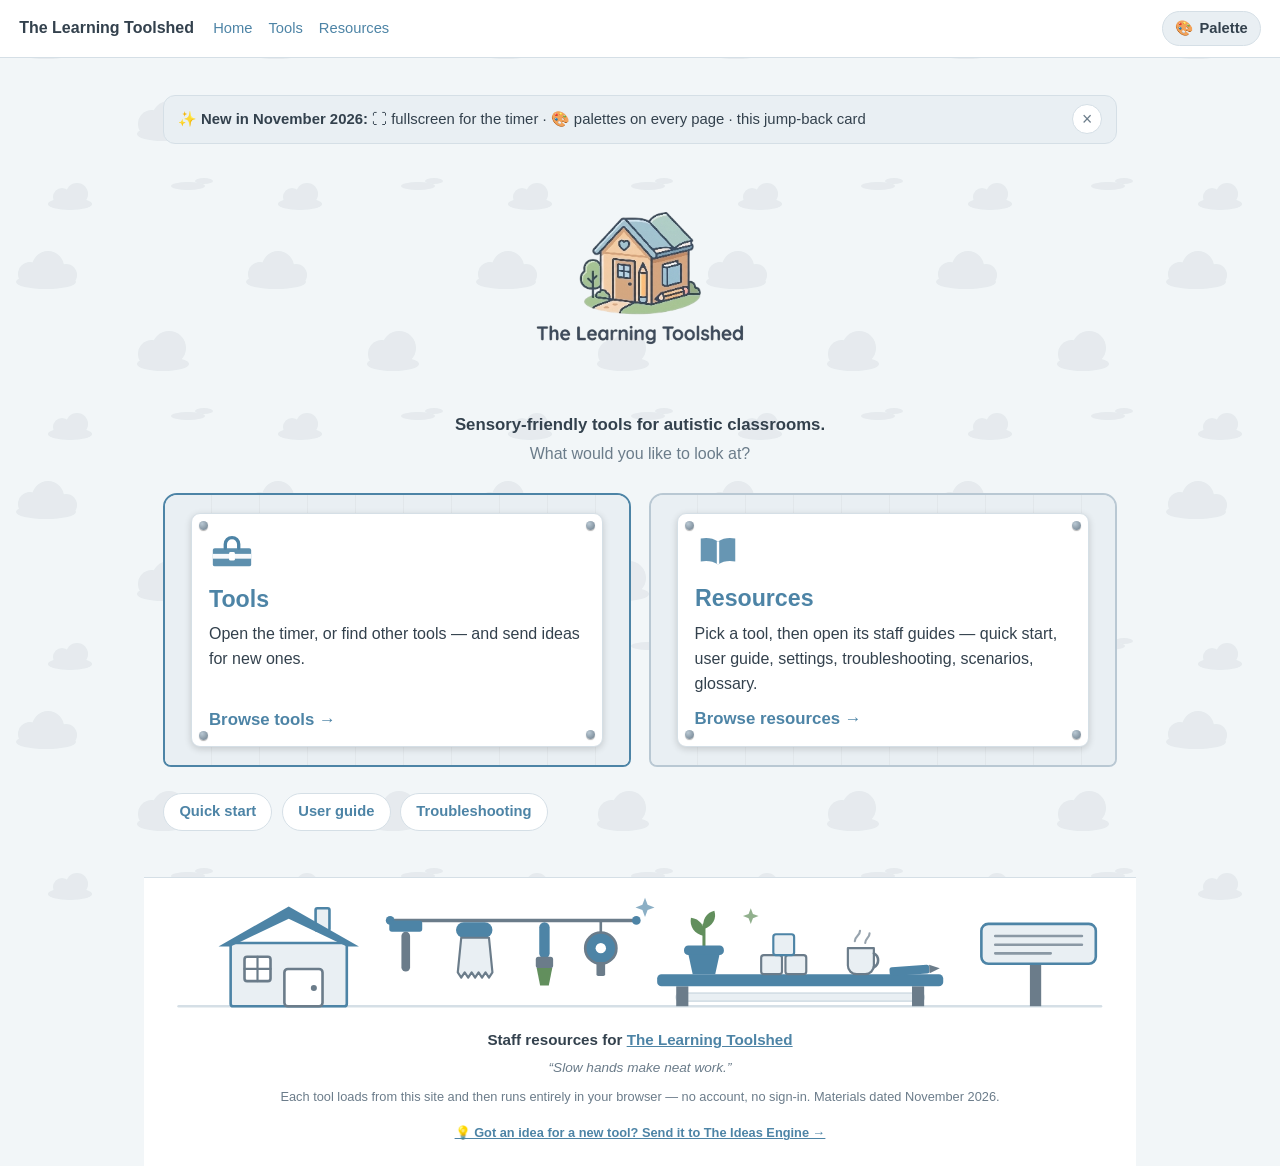
==== commit 8ece8d1f: "Standardize header control cluster; add workbench footer with rotating shed wisdom - toolshed-common" ====
--- a/index.html
+++ b/index.html
@@ -170,11 +170,11 @@
 </main>
 
 <footer class="site-foot">
-  Staff resources for The Learning Toolshed — each tool loads from this
-  site and then runs entirely in your browser — no account, no sign-in.
-  Materials dated November 2026.
-  <a class="idea-nudge" href="ideas.html">
-    💡 Got an idea for a new tool? Send it to The Ideas Engine →</a>
+  <p class="foot-phrase">Staff resources for <a href="index.html">The Learning Toolshed</a></p>
+  <p class="foot-meta">Each tool loads from this site and then runs entirely in your
+    browser — no account, no sign-in. Materials dated November 2026.</p>
+  <p class="foot-meta"><a class="idea-nudge" href="ideas.html">
+    💡 Got an idea for a new tool? Send it to The Ideas Engine →</a></p>
 </footer>
 
 </body>
--- a/toolshed-common/css/toolshed-common.css
+++ b/toolshed-common/css/toolshed-common.css
@@ -176,7 +176,7 @@
 .site-nav a[aria-current="page"] { color: var(--text); font-weight: 700; }
 
 .header-tools { display: flex; align-items: center; gap: .5rem; margin-left: auto; }
-.header-controls { display: flex; gap: .4rem; }
+.header-controls { display: flex; flex-wrap: wrap; justify-content: flex-end; gap: .4rem; }
 
 /* ---------- Hold button ---------- */
 .hold-btn {
@@ -187,6 +187,7 @@
   border: 1.5px solid var(--border);
   border-radius: 999px;
   padding: .4rem .8rem .4rem .6rem;
+  min-height: 40px;
   color: var(--text);
   font-size: .85rem;
   font-weight: 600;
@@ -198,17 +199,57 @@
 .hold-btn:focus-visible { outline: 2px solid var(--accent); outline-offset: 2px; }
 .hold-track { position: relative; width: 1.2rem; height: 1.2rem; border-radius: 50%; background: var(--surface-2); overflow: hidden; flex-shrink: 0; }
 .hold-fill { display: block; width: 100%; height: 100%; background: var(--accent); transform: scaleX(0); transform-origin: left center; border-radius: 50%; }
-.hold-btn.sound-btn .hold-label { display: none; }
-.hold-btn.sound-btn { padding: .4rem; }
-
-/* ---------- Footer ---------- */
+.hold-icon { display: inline-flex; align-items: center; }
+.hold-icon svg { display: block; }
+
+/* ---------- Footer (shared across every Toolshed page) ----------
+   Scene on top — a little workbench vignette drawn purely in the
+   active palette's variables — then the phrase, one rotating line of
+   shed wisdom, and the page's meta line. */
 .site-foot, .app-foot {
   border-top: 1px solid var(--border);
   background: var(--surface);
-  padding: 1rem 1.2rem;
+  padding: 0 1.2rem 1.4rem;
   font-size: .85rem;
   color: var(--dim);
   text-align: center;
+}
+.foot-scene { display: block; padding-top: .4rem; }
+.foot-scene svg {
+  display: block;
+  width: min(100%, 1080px);
+  height: auto;
+  max-height: 190px;
+  margin: 0 auto;
+}
+.foot-phrase { margin: .3rem 0 0; font-size: .95rem; font-weight: 700; color: var(--text); }
+.foot-phrase a { color: var(--accent); }
+.foot-wisdom {
+  margin: .35rem 0 0;
+  min-height: 1.4em;
+  font-style: italic;
+  color: var(--dim);
+  transition: opacity .6s ease;
+}
+.foot-wisdom.fading { opacity: 0; }
+.foot-meta { margin: .55rem 0 0; font-size: .8rem; }
+.foot-meta a { color: var(--accent); }
+
+/* Scene life: tools sway on their pegs, the sprout nods, the two
+   twinkles breathe — all slow, and all switched off entirely when
+   the visitor prefers reduced motion. */
+.foot-scene .sway { transform-box: fill-box; transform-origin: 50% 0%; }
+.foot-scene .nod { transform-box: fill-box; transform-origin: 50% 100%; }
+@media (prefers-reduced-motion: no-preference) {
+  .foot-scene .sway { animation: toolSway 6s ease-in-out infinite alternate; }
+  .foot-scene .nod { animation: sproutNod 7s ease-in-out infinite alternate; }
+  .foot-scene .glow { animation: twinkle 4.5s ease-in-out infinite alternate; }
+}
+@keyframes toolSway { from { transform: rotate(-1.6deg); } to { transform: rotate(1.6deg); } }
+@keyframes sproutNod { from { transform: rotate(-2deg); } to { transform: rotate(2deg); } }
+@keyframes twinkle { from { opacity: .3; } to { opacity: .85; } }
+@media (prefers-reduced-motion: reduce) {
+  .foot-wisdom { transition: none; }
 }
 
 /* ---------- Cards ---------- */
--- a/site.css
+++ b/site.css
@@ -220,17 +220,12 @@
 dt { font-weight: 700; margin-top: .8rem; color: var(--accent); }
 dd { margin: .15rem 0 0; }
 
-/* ---------- Footer ---------- */
+/* ---------- Footer (scene, phrase, rotating wisdom come from
+     toolshed-common; the hub only keeps it inside the reading column) ---------- */
 
 .site-foot {
   max-width: 62rem;
   margin: 0 auto;
-  padding: 1rem 1.2rem 2rem;
-  color: var(--dim);
-  font-size: .87rem;
-  border-top: 1px solid var(--border);
-  background: transparent;              /* common fills surface; production is bare */
-  text-align: start;                    /* common centers; production is left */
 }
 
 /* ---------- Header palette picker (site.js injects this) ---------- */
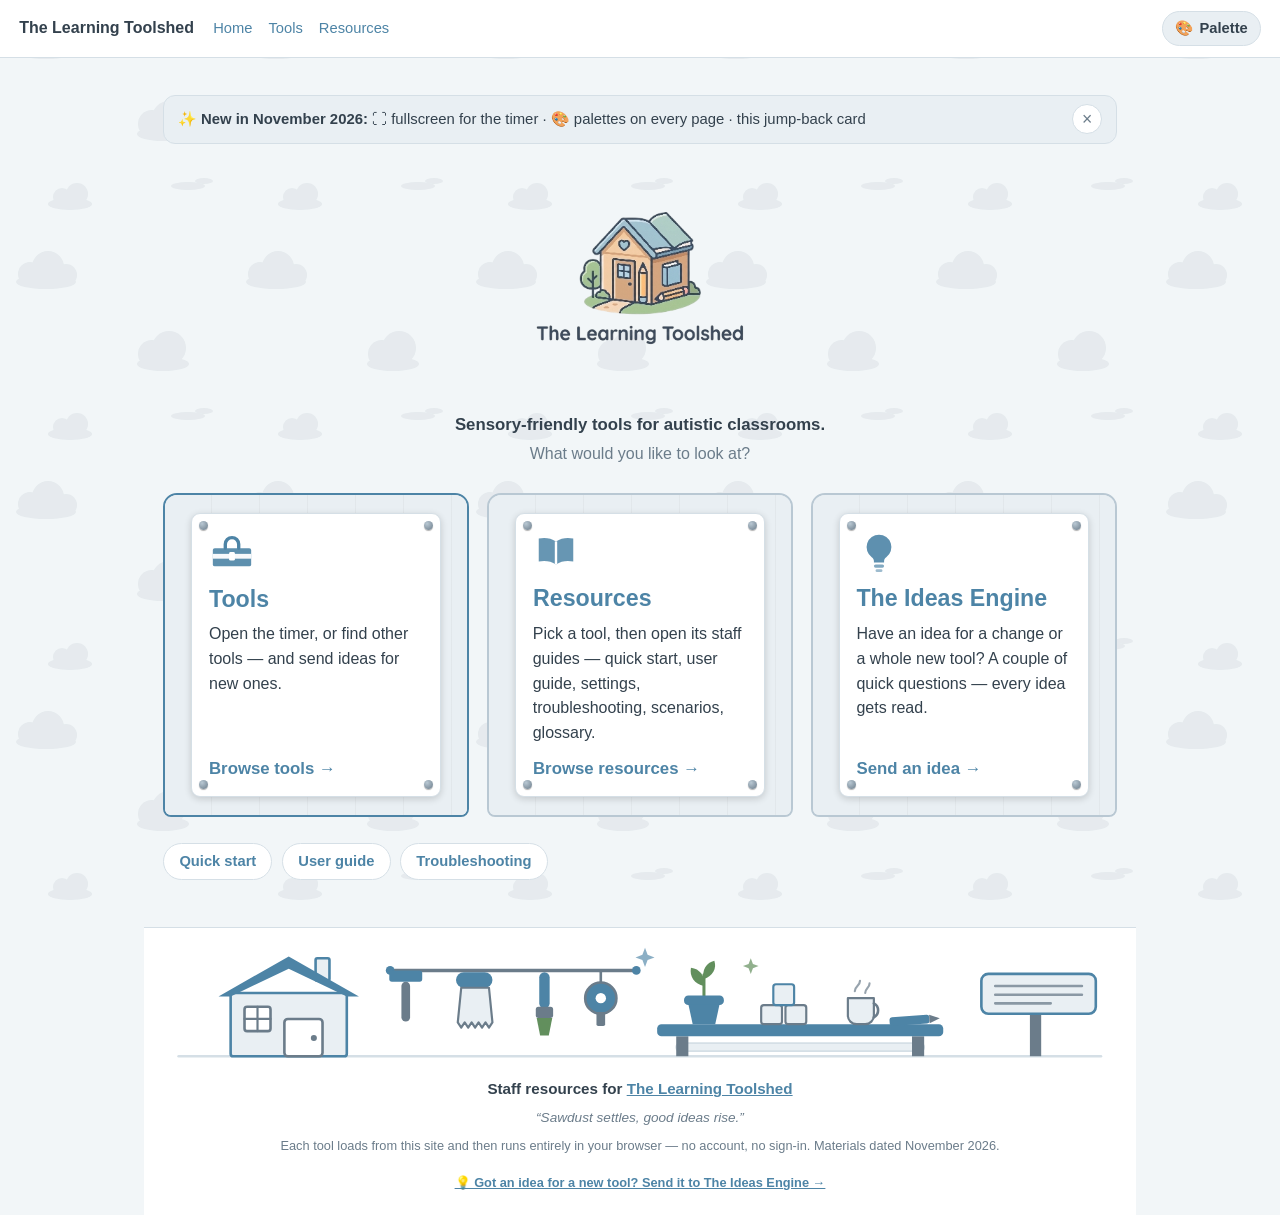
==== commit 4d802bc1: "Hub: group tools page (Practice games / Teaching tools / Have an idea?), add Word Workshop card + Id" ====
--- a/index.html
+++ b/index.html
@@ -153,6 +153,63 @@
         </div>
       </div>
     </a>
+    <a class="card door" href="ideas.html">
+      <span class="door-recess" aria-hidden="true">
+        <span class="door-preview">
+          <!-- mini preview of the ideas form, painted in the current palette -->
+          <svg viewBox="0 0 200 140" preserveAspectRatio="xMidYMid slice">
+            <rect width="200" height="140" style="fill:var(--bg)"/>
+            <rect width="200" height="21" style="fill:var(--surface)"/>
+            <rect y="20" width="200" height="1.5" style="fill:var(--border)"/>
+            <rect x="8" y="7" width="56" height="7" rx="3.5" style="fill:var(--accent)"/>
+            <rect x="138" y="7.5" width="54" height="6" rx="3" style="fill:var(--dim)" opacity=".5"/>
+            <!-- first quick question -->
+            <rect x="12" y="32" width="92" height="10" rx="4" style="fill:var(--text)" opacity=".85"/>
+            <!-- two radio pills -->
+            <rect x="12" y="50" width="80" height="18" rx="9"
+                  style="fill:var(--surface);stroke:var(--accent)" stroke-width="1.6"/>
+            <circle cx="23" cy="59" r="4" style="fill:var(--accent)"/>
+            <rect x="33" y="56" width="48" height="6" rx="3" style="fill:var(--dim)" opacity=".6"/>
+            <rect x="100" y="50" width="80" height="18" rx="9"
+                  style="fill:var(--surface);stroke:var(--border)" stroke-width="1.2"/>
+            <circle cx="111" cy="59" r="4" fill="none" style="stroke:var(--dim)"
+                    stroke-width="1.5" opacity=".7"/>
+            <rect x="121" y="56" width="48" height="6" rx="3" style="fill:var(--dim)" opacity=".45"/>
+            <!-- the idea box -->
+            <rect x="12" y="76" width="176" height="34" rx="6"
+                  style="fill:var(--surface);stroke:var(--border)" stroke-width="1.2"/>
+            <rect x="20" y="84" width="118" height="5" rx="2.5" style="fill:var(--dim)" opacity=".55"/>
+            <rect x="20" y="94" width="148" height="5" rx="2.5" style="fill:var(--dim)" opacity=".4"/>
+            <!-- send button -->
+            <rect x="12" y="118" width="70" height="15" rx="7.5" style="fill:var(--accent)" opacity=".9"/>
+            <rect x="24" y="123.5" width="46" height="4.5" rx="2.25"
+                  style="fill:var(--surface)" opacity=".9"/>
+          </svg>
+        </span>
+      </span>
+      <div class="door-face">
+        <div class="door-sign">
+          <span class="nail nail-tl" aria-hidden="true"></span>
+          <span class="nail nail-tr" aria-hidden="true"></span>
+          <span class="nail nail-bl" aria-hidden="true"></span>
+          <span class="nail nail-br" aria-hidden="true"></span>
+          <span class="door-icon" aria-hidden="true">
+            <svg viewBox="0 0 48 48" width="46" height="46">
+              <path d="M24 7a13 13 0 0 1 7.6 23.5c-1.5 1.1-2.3 2.5-2.3 4V36H18.7v-1.5c0-1.5-.8-2.9-2.3-4A13 13 0 0 1 24 7z"
+                    fill="var(--accent)" opacity=".9"/>
+              <rect x="18.7" y="38" width="10.6" height="3.4" rx="1.7"
+                    fill="var(--accent)" opacity=".7"/>
+              <rect x="20.4" y="43" width="7.2" height="3" rx="1.5"
+                    fill="var(--accent)" opacity=".55"/>
+            </svg>
+          </span>
+          <h3>The Ideas Engine</h3>
+          <p>Have an idea for a change or a whole new tool? A couple of quick
+            questions — every idea gets read.</p>
+          <span class="go">Send an idea →</span>
+        </div>
+      </div>
+    </a>
     <a class="card jump-card" id="jumpCard" href="#" hidden>
       <span class="jump-icon" aria-hidden="true">⏱</span>
       <span class="jump-label">Pick up where you left off</span>
--- a/site.css
+++ b/site.css
@@ -93,6 +93,42 @@
 }
 
 .choose .card .go {
+  font-size: 1.05rem;
+  margin-top: 1rem;
+}
+
+/* ---------- Tools hub: grouped sections ----------
+   The hub renders labelled groups (Practice games / Teaching tools)
+   plus the Ideas Engine; each group is a heading over its own card
+   grid, so the page reads as categories rather than one flat pile. */
+
+.tool-groups { margin: 1.4rem 0; }
+
+.tool-section { margin: 0 0 1.7rem; }
+
+.tool-section:first-child h2 { margin-top: .2rem; }
+
+.tool-section h2 { margin-bottom: .1rem; }
+
+.tool-section-note {
+  color: var(--dim);
+  font-size: .95rem;
+  margin: .1rem 0 .9rem;
+}
+
+.tool-section .card { padding: 1.6rem 1.5rem; }
+
+.tool-section .card h3 {
+  font-size: 1.45rem;
+  margin: 0 0 .45rem;
+}
+
+.tool-section .card p {
+  font-size: 1rem;
+  color: var(--text);
+}
+
+.tool-section .card .go {
   font-size: 1.05rem;
   margin-top: 1rem;
 }
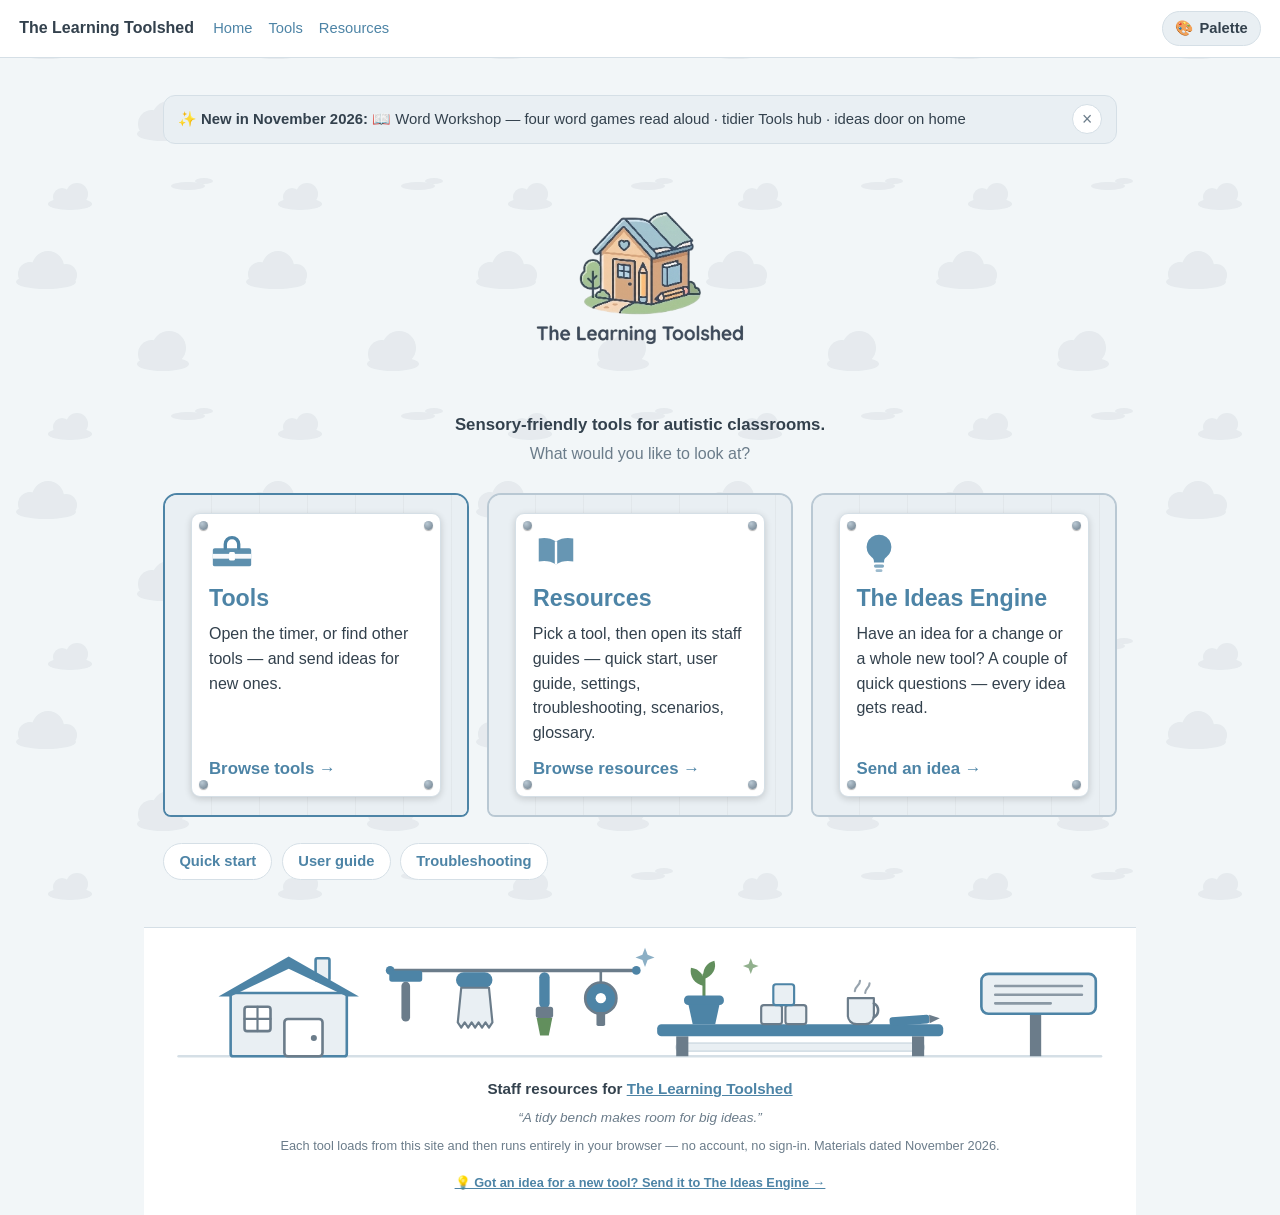
==== commit 67ba44be: "Home ribbon: Word Workshop / tidier hub / ideas door + NEWS_VERSION bump so dismissed ribbons re-sho" ====
--- a/index.html
+++ b/index.html
@@ -23,8 +23,10 @@
 <main>
 
   <aside class="news-ribbon" id="newsRibbon" aria-label="What's new">
-    <span class="news-text">✨ <strong>New in November 2026:</strong> ⛶ fullscreen for the timer ·
-      🎨 palettes on every page · this jump-back card</span>
+    <!-- MAINTENANCE: update this text with every major patch, and bump
+         NEWS_VERSION in site.js to match — the bump re-shows the ribbon
+         for anyone who dismissed the previous one. -->
+    <span class="news-text">✨ <strong>New in November 2026:</strong> 📖 Word Workshop — four word games read aloud · tidier Tools hub · ideas door on home</span>
     <button type="button" class="news-dismiss" id="newsDismiss"
             aria-label="Dismiss this message" title="Hide this message">&times;</button>
   </aside>
